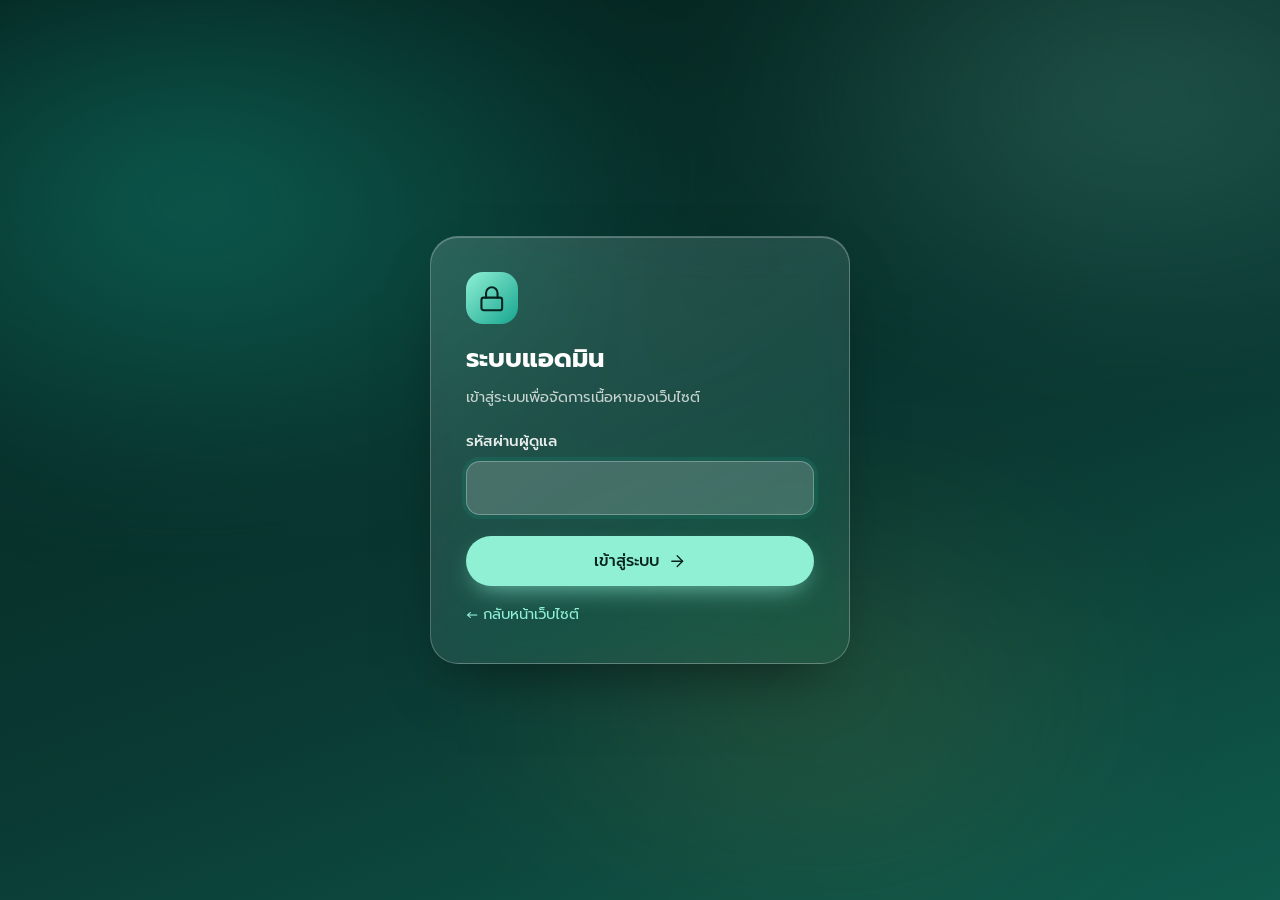
==== admin.html @ 8f97e50b "แก้หน้าติดต่อจอขาวเมื่อค่าในชีตเป็นตัวเลข และกันหน้าค้างเมื่อเกิดข้อผิดพลาด Co-Authored-By: Claude S" ====
<!doctype html>
<html lang="th">
<head>
  <meta charset="utf-8">
  <meta name="viewport" content="width=device-width, initial-scale=1">
  <meta name="robots" content="noindex, nofollow">
  <title>ระบบแอดมิน</title>
  <link rel="icon" href="data:image/svg+xml,%3Csvg xmlns='http://www.w3.org/2000/svg' viewBox='0 0 100 100'%3E%3Crect width='100' height='100' rx='28' fill='%2317a58f'/%3E%3Ctext x='50' y='70' font-size='58' text-anchor='middle'%3E%F0%9F%8C%B1%3C/text%3E%3C/svg%3E">
  <link rel="preconnect" href="https://fonts.googleapis.com">
  <link rel="preconnect" href="https://fonts.gstatic.com" crossorigin>
  <link href="https://fonts.googleapis.com/css2?family=Prompt:wght@300;400;500;600;700&display=swap" rel="stylesheet">
  <link rel="stylesheet" href="css/style.css?v=20261107f">
  <link rel="stylesheet" href="css/admin.css?v=20261107f">
</head>
<body class="admin">
  <div id="app"></div>
  <script src="js/config.js?v=20261107f"></script>
  <script src="js/data.js?v=20261107f"></script>
  <script src="js/common.js?v=20261107f"></script>
  <script src="js/api.js?v=20261107f"></script>
  <script src="js/qr.js?v=20261107f"></script>
  <script src="js/admin.js?v=20261107f"></script>
</body>
</html>
---- css/style.css ----
/* ============ ธีม: หัวเว็บมืด เนื้อหาสว่าง พร้อมการ์ดกระจกฝ้า ============ */
:root {
  --ink: #06231f;
  --ink2: #0a3a33;
  --forest: #0f4c42;
  --teal: #17a58f;
  --mint: #8ff0d4;
  --amber: #f6b93b;
  --paper: #f2faf8;
  --card: #ffffff;
  --line: #d5e8e3;
  --text: #10302b;
  --muted: #5a7c75;
  --danger: #d6455d;
  --radius: 22px;
  --shadow: 0 14px 34px -16px rgba(8, 50, 44, .28);
  --ease: cubic-bezier(.2, .8, .2, 1);
  --font: 'Prompt', 'IBM Plex Sans Thai', 'Noto Sans Thai', system-ui, -apple-system, sans-serif;
}

* { box-sizing: border-box; margin: 0; padding: 0; }
html { scroll-behavior: smooth; -webkit-text-size-adjust: 100%; }
body {
  font-family: var(--font); background: var(--paper); color: var(--text);
  line-height: 1.75; font-size: 16px; -webkit-font-smoothing: antialiased; overflow-x: hidden;
}
body.menu-open { overflow: hidden; }
img { max-width: 100%; display: block; }
a { color: inherit; text-decoration: none; }
button, input, select, textarea { font: inherit; color: inherit; }
button { cursor: pointer; background: none; border: 0; }
:focus-visible { outline: 3px solid var(--amber); outline-offset: 2px; border-radius: 8px; }
.container { width: min(1160px, 100% - 40px); margin-inline: auto; }
.ic { width: 1.15em; height: 1.15em; flex: none; vertical-align: -.2em; }
.sr { position: absolute; width: 1px; height: 1px; overflow: hidden; clip: rect(0 0 0 0); }

/* ---------- แถบความคืบหน้าการเลื่อนหน้า ---------- */
#progress { position: fixed; inset: 0 auto auto 0; height: 3px; width: 0; z-index: 80; background: linear-gradient(90deg, var(--mint), var(--amber)); }

/* ---------- ปุ่ม ---------- */
.btn {
  position: relative; overflow: hidden; display: inline-flex; align-items: center; justify-content: center; gap: .55rem;
  padding: .8rem 1.45rem; border-radius: 999px; border: 1px solid transparent; font-weight: 500; line-height: 1.4;
  transition: transform .3s var(--ease), box-shadow .3s, background .25s, border-color .25s;
}
.btn::after {
  content: ''; position: absolute; inset: 0; pointer-events: none;
  background: linear-gradient(110deg, transparent 30%, rgba(255, 255, 255, .5) 50%, transparent 70%);
  transform: translateX(-130%); transition: transform .8s var(--ease);
}
.btn:hover::after { transform: translateX(130%); }
.btn:hover { transform: translateY(-2px); }
.btn:active { transform: translateY(0) scale(.98); }
.btn .ic { transition: transform .3s var(--ease); }
.btn:hover .ic:last-child:not(:first-child) { transform: translateX(4px); }
.btn[disabled] { opacity: .6; pointer-events: none; }
.btn-primary { background: var(--mint); color: var(--ink); box-shadow: 0 10px 26px -10px rgba(143, 240, 212, .8); }
.btn-ghost { background: rgba(255, 255, 255, .08); border-color: rgba(255, 255, 255, .32); color: #fff; backdrop-filter: blur(8px); }
.btn-dark { background: var(--ink2); color: #fff; }
.btn-dark:hover { background: var(--forest); }
.btn-outline { background: #fff; border-color: var(--line); color: var(--text); }
.btn-outline:hover { border-color: var(--teal); }
.btn-sm { padding: .5rem 1rem; font-size: .92rem; }
.spin { width: 1.1em; height: 1.1em; border: 2px solid currentColor; border-right-color: transparent; border-radius: 50%; animation: rot .7s linear infinite; }
@keyframes rot { to { transform: rotate(360deg); } }

/* ---------- แถบเมนูกระจกฝ้า ---------- */
.nav { position: fixed; inset: 14px 0 auto; z-index: 50; transition: transform .45s var(--ease); }
.nav.hide { transform: translateY(-140%); }
.nav-in {
  display: flex; align-items: center; justify-content: space-between; gap: 1rem;
  padding: .5rem .55rem .5rem 1rem; border-radius: 999px; color: #fff;
  background: rgba(255, 255, 255, .09); border: 1px solid rgba(255, 255, 255, .2);
  backdrop-filter: blur(18px) saturate(150%); -webkit-backdrop-filter: blur(18px) saturate(150%);
  transition: background .35s, box-shadow .35s;
}
.nav.scrolled .nav-in { background: rgba(6, 35, 31, .8); box-shadow: 0 16px 44px -14px rgba(0, 0, 0, .55); }
.brand { display: flex; align-items: center; gap: .65rem; font-weight: 600; font-size: 1.05rem; min-width: 0; }
.brand b { white-space: nowrap; overflow: hidden; text-overflow: ellipsis; max-width: 38vw; }
.brand-mark {
  width: 38px; height: 38px; border-radius: 13px; display: grid; place-items: center; flex: none; color: var(--ink);
  background: linear-gradient(135deg, var(--mint), var(--teal)); transition: transform .5s var(--ease);
}
.brand:hover .brand-mark { transform: rotate(-12deg) scale(1.08); }
.nav-links { position: relative; display: flex; gap: .15rem; }
.nav-links a { padding: .5rem 1rem; border-radius: 999px; font-size: .95rem; opacity: .78; transition: opacity .25s; }
.nav-links a:hover, .nav-links a.active { opacity: 1; }
.nav-ind {
  position: absolute; bottom: 2px; left: 0; height: 3px; width: 0; border-radius: 3px; background: var(--mint);
  box-shadow: 0 0 12px var(--mint); transition: left .5s cubic-bezier(.3, 1.25, .4, 1), width .5s var(--ease);
}
.nav-right { display: flex; align-items: center; gap: .5rem; }
.burger { display: none; width: 44px; height: 44px; border-radius: 50%; background: rgba(255, 255, 255, .12); position: relative; z-index: 70; }
.burger i { position: absolute; left: 13px; right: 13px; height: 2px; background: #fff; border-radius: 2px; transition: transform .4s var(--ease), opacity .25s, top .4s var(--ease); }
.burger i:nth-child(1) { top: 15px; } .burger i:nth-child(2) { top: 21px; } .burger i:nth-child(3) { top: 27px; }
body.menu-open .burger i:nth-child(1) { top: 21px; transform: rotate(45deg); }
body.menu-open .burger i:nth-child(2) { opacity: 0; }
body.menu-open .burger i:nth-child(3) { top: 21px; transform: rotate(-45deg); }
.mmenu {
  position: fixed; inset: 0; z-index: 60; display: flex; flex-direction: column; justify-content: center; padding: 2rem 2.2rem;
  background: rgba(4, 24, 21, .93); backdrop-filter: blur(22px); opacity: 0; visibility: hidden; transition: opacity .4s, visibility .4s;
}
body.menu-open .mmenu { opacity: 1; visibility: visible; }
.mmenu a {
  display: flex; align-items: center; gap: .9rem; color: #fff; font-size: 1.7rem; font-weight: 600; padding: .45rem 0;
  opacity: 0; transform: translateY(26px); transition: transform .6s var(--ease) calc(var(--i) * .06s + .12s), opacity .6s calc(var(--i) * .06s + .12s);
}
.mmenu a .ic { color: var(--mint); }
body.menu-open .mmenu a { opacity: 1; transform: none; }
.mmenu a.active { color: var(--mint); }

/* ---------- ฮีโร่หน้าแรก ---------- */
.hero {
  position: relative; overflow: hidden; color: #fff; isolation: isolate;
  padding: 150px 0 110px; min-height: 92vh; display: flex; align-items: center;
  border-radius: 0 0 clamp(36px, 7vw, 96px) clamp(36px, 7vw, 96px);
  background: linear-gradient(180deg, #04201c 0%, #0a3a33 55%, #0f4c42 100%);
}
.hero-bg { position: absolute; inset: 0; z-index: -1; }
.hero-photo { position: absolute; inset: -4%; background-size: cover; background-position: center; opacity: .55; transform: translateY(calc(var(--sy, 0) * .08px)) scale(1.06); }
.hero-photo::after { content: ''; position: absolute; inset: 0; background: linear-gradient(180deg, rgba(4, 32, 28, .55), rgba(4, 32, 28, .9)); }
.aurora { position: absolute; inset: -20%; filter: blur(60px); opacity: .55; animation: drift 18s ease-in-out infinite alternate;
  background: radial-gradient(40% 35% at 25% 30%, rgba(23, 165, 143, .75), transparent 70%), radial-gradient(35% 30% at 78% 22%, rgba(143, 240, 212, .35), transparent 70%), radial-gradient(30% 30% at 60% 70%, rgba(246, 185, 59, .18), transparent 70%); }
@keyframes drift { to { transform: translate3d(4%, 3%, 0) scale(1.08) rotate(3deg); } }
.stars span { position: absolute; width: 3px; height: 3px; border-radius: 50%; background: #fff; opacity: .2; animation: tw 3.4s ease-in-out infinite; }
@keyframes tw { 50% { opacity: .95; transform: scale(1.5); } }
.mtn { position: absolute; left: -2%; width: 104%; bottom: -1px; height: auto; display: block; }
.mtn-1 { transform: translateY(calc(var(--sy, 0) * -.05px)); }
.mtn-2 { transform: translateY(calc(var(--sy, 0) * .04px)); }
.mtn-3 { transform: translateY(calc(var(--sy, 0) * .1px)); }
.fireflies span { position: absolute; width: 5px; height: 5px; border-radius: 50%; background: var(--amber); box-shadow: 0 0 14px 3px rgba(246, 185, 59, .75); opacity: 0; animation: ff 9s ease-in-out infinite; }
@keyframes ff { 0%, 100% { opacity: 0; transform: translate(0, 0); } 20% { opacity: .95; } 50% { opacity: .5; transform: translate(26px, -34px); } 80% { opacity: .9; } }

.hero-grid { display: grid; grid-template-columns: 1.1fr .9fr; gap: 3rem; align-items: center; }
.eyebrow { display: inline-flex; align-items: center; gap: .55rem; font-size: .85rem; letter-spacing: .06em; color: var(--mint); font-weight: 500; }
.eyebrow::before { content: ''; width: 28px; height: 2px; background: var(--mint); border-radius: 2px; }
.hero h1 { font-size: clamp(2.5rem, 6.2vw, 4.7rem); line-height: 1.22; font-weight: 700; margin: .9rem 0 1.1rem; letter-spacing: -.01em; }
.hero h1 .line { display: block; overflow: hidden; padding-block: .06em; }
.hero h1 .line-in { display: block; transform: translateY(115%); animation: rise 1s var(--d, 0s) var(--ease) forwards; }
.grad { background: linear-gradient(90deg, var(--mint), #d9fff3 55%, var(--amber)); -webkit-background-clip: text; background-clip: text; color: transparent; }
@keyframes rise { to { transform: none; } }
.hero-sub { font-size: 1.1rem; max-width: 34em; color: rgba(255, 255, 255, .82); }
.hero-cta { display: flex; flex-wrap: wrap; gap: .8rem; margin-top: 1.8rem; }
.chips { display: flex; flex-wrap: wrap; gap: 1.4rem; margin-top: 2.4rem; font-size: .92rem; color: rgba(255, 255, 255, .85); }
.chips span { display: flex; align-items: center; gap: .55rem; }
.chips .ic { color: var(--mint); font-size: 1.5rem; }
.fade-up { opacity: 0; transform: translateY(24px); animation: fup .9s var(--ease) forwards; animation-delay: var(--d, 0s); }
@keyframes fup { to { opacity: 1; transform: none; } }

.glass {
  background: linear-gradient(145deg, rgba(255, 255, 255, .16), rgba(255, 255, 255, .06)); border: 1px solid rgba(255, 255, 255, .24);
  backdrop-filter: blur(20px) saturate(140%); -webkit-backdrop-filter: blur(20px) saturate(140%);
  border-radius: 28px; box-shadow: 0 30px 60px -28px rgba(0, 0, 0, .55), inset 0 1px 0 rgba(255, 255, 255, .25);
}
.hero-card { padding: 1.6rem; animation: float 7s ease-in-out infinite; }
@keyframes float { 50% { transform: translateY(-10px); } }
.hc-top { display: flex; justify-content: space-between; align-items: center; font-size: .92rem; color: rgba(255, 255, 255, .8); }
.hc-pill { padding: .15rem .8rem; border-radius: 99px; background: rgba(255, 255, 255, .12); font-size: .8rem; }
.hc-main { display: flex; align-items: center; gap: 1.2rem; margin: 1rem 0 .4rem; }
.ring { width: 112px; height: 112px; flex: none; transform: rotate(-90deg); }
.ring circle { fill: none; stroke-width: 9; stroke-linecap: round; }
.ring .bg { stroke: rgba(255, 255, 255, .15); }
.ring .fg { stroke: var(--mint); stroke-dasharray: 100; stroke-dashoffset: 100; transition: stroke-dashoffset 1.8s .5s var(--ease); filter: drop-shadow(0 0 8px rgba(143, 240, 212, .7)); }
.in .ring .fg { stroke-dashoffset: calc(100 - var(--v)); }
.hc-big { font-size: 2.6rem; font-weight: 700; line-height: 1.1; }
.hc-cap { font-size: .88rem; color: rgba(255, 255, 255, .75); }
.spark { width: 100%; height: 84px; margin-top: .6rem; overflow: visible; }
.spark .ln { fill: none; stroke: var(--mint); stroke-width: 2.6; stroke-linecap: round; stroke-linejoin: round; stroke-dasharray: 1; stroke-dashoffset: 1; transition: stroke-dashoffset 2s .7s var(--ease); }
.spark .ar { fill: url(#sg); opacity: 0; transition: opacity 1.2s 1.6s; }
.in .spark .ln { stroke-dashoffset: 0; }
.in .spark .ar { opacity: 1; }
.hc-tiles { display: grid; grid-template-columns: repeat(3, 1fr); gap: .7rem; margin-top: .8rem; }
.hc-tile { padding: .8rem .8rem; border-radius: 18px; background: rgba(255, 255, 255, .1); border: 1px solid rgba(255, 255, 255, .14); }
.hc-tile .ic { color: var(--mint); font-size: 1.2rem; }
.hc-tile small { display: block; font-size: .74rem; color: rgba(255, 255, 255, .72); line-height: 1.4; margin-top: .2rem; }
.hc-tile b { font-size: 1.35rem; font-weight: 600; }
.scroll-hint { position: absolute; bottom: 28px; left: 50%; width: 26px; height: 42px; margin-left: -13px; border: 2px solid rgba(255, 255, 255, .5); border-radius: 14px; }
.scroll-hint::after { content: ''; position: absolute; top: 8px; left: 50%; width: 4px; height: 8px; margin-left: -2px; border-radius: 4px; background: #fff; animation: wheel 1.8s infinite; }
@keyframes wheel { 0% { opacity: 1; transform: translateY(0); } 100% { opacity: 0; transform: translateY(14px); } }

/* ---------- หัวหน้าย่อย ---------- */
.page-hero { position: relative; overflow: hidden; isolation: isolate; color: #fff; padding: 150px 0 76px;
  border-radius: 0 0 clamp(32px, 6vw, 72px) clamp(32px, 6vw, 72px);
  background: linear-gradient(160deg, #04201c, #0a3a33 60%, #0f5a4c); }
.page-hero .aurora { opacity: .4; }
.page-hero h1 { font-size: clamp(2rem, 5vw, 3.2rem); line-height: 1.3; margin: .6rem 0 .5rem; }
.page-hero p { color: rgba(255, 255, 255, .8); max-width: 38em; }
.back-link { display: inline-flex; align-items: center; gap: .5rem; color: var(--mint); font-size: .95rem; margin-bottom: .6rem; }
.back-link .ic { transition: transform .3s var(--ease); }
.back-link:hover .ic { transform: translateX(-4px); }

/* ---------- เนื้อหา ---------- */
main { min-height: 60vh; }
#view { transition: opacity .2s, transform .2s; }
#view.leaving { opacity: 0; transform: translateY(14px); }
#view.entering { animation: vin .6s var(--ease); }
@keyframes vin { from { opacity: 0; transform: translateY(18px); } }
.section { padding: 84px 0 0; }
.section:last-of-type { padding-bottom: 96px; }
.sec-head { display: flex; justify-content: space-between; align-items: flex-end; gap: 1.2rem; flex-wrap: wrap; margin-bottom: 2rem; }
.sec-head .eyebrow { color: var(--teal); } .sec-head .eyebrow::before { background: var(--teal); }
.sec-head h2 { font-size: clamp(1.7rem, 3.6vw, 2.5rem); line-height: 1.3; margin-top: .3rem; }
.sec-head p { color: var(--muted); max-width: 34em; }

.reveal { opacity: 0; transform: translateY(32px); transition: opacity .9s var(--ease), transform .9s var(--ease); transition-delay: var(--rd, 0s); }
.reveal.in { opacity: 1; transform: none; }

.grid { display: grid; gap: 1.4rem; }
.g2 { grid-template-columns: repeat(2, 1fr); } .g3 { grid-template-columns: repeat(3, 1fr); } .g4 { grid-template-columns: repeat(4, 1fr); }

/* การ์ดบริการ */
.svc {
  position: relative; display: flex; flex-direction: column; gap: .6rem; padding: 1.6rem; border-radius: var(--radius); background: #fff; border: 1px solid var(--line);
  box-shadow: var(--shadow); overflow: hidden; transition: transform .45s var(--ease), box-shadow .45s, border-color .3s;
}
.svc::before { content: ''; position: absolute; inset: 0; background: linear-gradient(160deg, rgba(143, 240, 212, .35), transparent 55%); opacity: 0; transition: opacity .4s; }
.svc:hover { transform: translateY(-8px); border-color: var(--teal); box-shadow: 0 26px 44px -20px rgba(8, 50, 44, .4); }
.svc:hover::before { opacity: 1; }
.svc > * { position: relative; }
.svc-ic { width: 54px; height: 54px; border-radius: 18px; display: grid; place-items: center; font-size: 1.5rem; color: var(--ink); background: linear-gradient(135deg, var(--mint), #c8f7ea); transition: transform .5s var(--ease); }
.svc:hover .svc-ic { transform: rotate(-8deg) scale(1.1); }
.svc h3 { font-size: 1.15rem; }
.svc p { color: var(--muted); font-size: .93rem; line-height: 1.6; }
.svc .go { margin-top: auto; padding-top: .5rem; display: inline-flex; align-items: center; gap: .4rem; color: var(--teal); font-weight: 500; font-size: .92rem; }
.svc .go .ic { transition: transform .3s var(--ease); } .svc:hover .go .ic { transform: translateX(6px); }

/* การ์ดข่าว/โครงการ */
.card { display: flex; flex-direction: column; border-radius: var(--radius); background: #fff; border: 1px solid var(--line); box-shadow: var(--shadow); overflow: hidden; transition: transform .45s var(--ease), box-shadow .45s; }
.card:hover { transform: translateY(-8px); box-shadow: 0 28px 46px -22px rgba(8, 50, 44, .42); }
.thumb { position: relative; aspect-ratio: 16 / 10; overflow: hidden; background: var(--ink2); }
.thumb img { width: 100%; height: 100%; object-fit: cover; transition: transform .9s var(--ease); }
.card:hover .thumb img { transform: scale(1.08); }
.ph { position: absolute; inset: 0; display: grid; place-items: center; color: rgba(255, 255, 255, .9); font-size: 2.6rem; background: linear-gradient(135deg, var(--g1), var(--g2)); }
.ph::before { content: ''; position: absolute; inset: 0; opacity: .5; background: radial-gradient(circle at 20% 20%, rgba(255, 255, 255, .35), transparent 40%), radial-gradient(circle at 85% 90%, rgba(0, 0, 0, .25), transparent 50%); }
.ph .ic { position: relative; }
.tone0 { --g1: #0f6a5b; --g2: #0a3a33; } .tone1 { --g1: #1b8a78; --g2: #164e63; }
.tone2 { --g1: #3a7d44; --g2: #123c36; } .tone3 { --g1: #c98a1b; --g2: #0f4c42; }
.card-b { display: flex; flex-direction: column; gap: .5rem; padding: 1.3rem 1.4rem 1.5rem; flex: 1; }
.meta { display: flex; flex-wrap: wrap; align-items: center; gap: .5rem .9rem; font-size: .82rem; color: var(--muted); }
.meta .ic { margin-right: .25rem; }
.tag { display: inline-block; padding: .1rem .75rem; border-radius: 99px; font-size: .78rem; font-weight: 500; background: #dff7f0; color: #0b6a58; }
.card h3 { font-size: 1.1rem; line-height: 1.5; display: -webkit-box; -webkit-line-clamp: 2; -webkit-box-orient: vertical; overflow: hidden; }
.card p.sum { color: var(--muted); font-size: .92rem; line-height: 1.65; display: -webkit-box; -webkit-line-clamp: 2; -webkit-box-orient: vertical; overflow: hidden; }
.thumb .tag { position: absolute; top: 12px; left: 12px; z-index: 2; box-shadow: 0 4px 14px -4px rgba(0, 0, 0, .3); }

.badge { display: inline-flex; align-items: center; gap: .4rem; padding: .15rem .8rem; border-radius: 99px; font-size: .8rem; font-weight: 500; }
.badge::before { content: ''; width: 7px; height: 7px; border-radius: 50%; background: currentColor; }
.s-new { background: #e7eefc; color: #2f55b3; } .s-doing { background: #fff3d6; color: #9a6a00; } .s-done { background: #dcf7ea; color: #0c7a4b; }
.thumb .badge { position: absolute; top: 12px; left: 12px; z-index: 2; }
.bar { height: 9px; border-radius: 9px; background: #e3f0ec; overflow: hidden; }
.bar i { display: block; height: 100%; width: 0; border-radius: 9px; background: linear-gradient(90deg, var(--teal), var(--mint)); transition: width 1.4s .2s var(--ease); position: relative; }
.bar i::after { content: ''; position: absolute; inset: 0; background: linear-gradient(90deg, transparent, rgba(255, 255, 255, .55), transparent); transform: translateX(-100%); animation: sheen 2.6s 1.6s infinite; }
@keyframes sheen { to { transform: translateX(100%); } }
.in .bar i, .bar.in i { width: calc(var(--p) * 1%); }
.pr-row { display: flex; justify-content: space-between; font-size: .85rem; color: var(--muted); margin-bottom: .35rem; }
.pr-row b { color: var(--text); }

/* แถบตัวกรอง */
.filters { display: flex; flex-wrap: wrap; gap: .6rem; margin-bottom: 1.8rem; }
.chip { padding: .45rem 1.1rem; border-radius: 99px; border: 1px solid var(--line); background: #fff; font-size: .92rem; transition: all .3s var(--ease); }
.chip:hover { border-color: var(--teal); transform: translateY(-2px); }
.chip.on { background: var(--ink2); border-color: var(--ink2); color: #fff; transform: translateY(-2px); box-shadow: 0 10px 20px -10px rgba(10, 58, 51, .7); }
.empty { text-align: center; padding: 3.5rem 1rem; color: var(--muted); border: 2px dashed var(--line); border-radius: var(--radius); background: #fff; }
.empty .ic { font-size: 2.4rem; color: var(--teal); margin-bottom: .5rem; }

/* แถบเลขติดตาม */
.cta {
  position: relative; overflow: hidden; border-radius: 32px; padding: clamp(1.8rem, 5vw, 3.4rem); color: #fff;
  display: grid; grid-template-columns: 1.1fr 1fr; gap: 2rem; align-items: center;
  background: radial-gradient(60% 90% at 90% 0%, rgba(23, 165, 143, .55), transparent 70%), linear-gradient(135deg, #04201c, #0a3a33);
}
.cta h2 { font-size: clamp(1.6rem, 3.4vw, 2.3rem); line-height: 1.35; }
.cta p { color: rgba(255, 255, 255, .8); margin-top: .5rem; }
.trk { display: flex; gap: .6rem; padding: .45rem; border-radius: 999px; background: rgba(255, 255, 255, .1); border: 1px solid rgba(255, 255, 255, .25); backdrop-filter: blur(10px); }
.trk input { flex: 1; min-width: 0; background: none; border: 0; outline: 0; color: #fff; padding: 0 1rem; text-transform: uppercase; letter-spacing: .06em; }
.trk input::placeholder { color: rgba(255, 255, 255, .55); text-transform: none; letter-spacing: 0; }

/* เกี่ยวกับ + สถิติ */
.about { display: grid; grid-template-columns: 1.1fr .9fr; gap: 3rem; align-items: center; }
.about-text p { color: var(--muted); margin-top: .8rem; }
.stats { display: grid; grid-template-columns: repeat(2, 1fr); gap: 1rem; }
.stat { padding: 1.5rem; border-radius: var(--radius); background: #fff; border: 1px solid var(--line); box-shadow: var(--shadow); }
.stat .ic { font-size: 1.6rem; color: var(--teal); }
.stat b { display: block; font-size: 2.2rem; line-height: 1.2; font-weight: 700; margin-top: .3rem; }
.stat span { color: var(--muted); font-size: .92rem; }

/* หน้ารายละเอียด */
.article { max-width: 780px; margin: -36px auto 0; position: relative; z-index: 2; }
.art-img { border-radius: var(--radius); overflow: hidden; box-shadow: var(--shadow); aspect-ratio: 16 / 9; background: var(--ink2); position: relative; }
.art-img img { width: 100%; height: 100%; object-fit: cover; }
.art-body { background: #fff; border: 1px solid var(--line); border-radius: var(--radius); padding: clamp(1.4rem, 4vw, 2.4rem); margin-top: 1.2rem; box-shadow: var(--shadow); }
.art-body p { margin-bottom: 1rem; font-size: 1.04rem; }
.art-body p:last-child { margin-bottom: 0; }
.kv { display: grid; grid-template-columns: repeat(auto-fit, minmax(190px, 1fr)); gap: 1rem; margin: 1.4rem 0; }
.kv div { padding: 1rem 1.1rem; border-radius: 16px; background: var(--paper); border: 1px solid var(--line); }
.kv small { display: block; color: var(--muted); font-size: .8rem; }
.kv b { font-weight: 600; }

/* ฟอร์ม */
.form-wrap { max-width: 820px; margin: -34px auto 0; position: relative; z-index: 2; }
.panel { background: #fff; border: 1px solid var(--line); border-radius: 26px; box-shadow: var(--shadow); padding: clamp(1.4rem, 4vw, 2.4rem); }
.fgrid { display: grid; grid-template-columns: 1fr 1fr; gap: 1.1rem; }
.field { display: flex; flex-direction: column; gap: .4rem; }
.field.full { grid-column: 1 / -1; }
.field label { font-weight: 500; font-size: .94rem; }
.field label em { color: var(--danger); font-style: normal; }
.field small { color: var(--muted); font-size: .8rem; }
.input, .field input[type=text], .field input[type=tel], .field input[type=url], .field input[type=number], .field input[type=date], .field input[type=password], .field input[type=email], .field select, .field textarea {
  width: 100%; padding: .75rem 1rem; border-radius: 14px; border: 1.5px solid var(--line); background: #fbfefd; outline: 0; transition: border-color .25s, box-shadow .25s, background .25s;
}
.field textarea { min-height: 130px; resize: vertical; }
.field input:focus, .field select:focus, .field textarea:focus { border-color: var(--teal); background: #fff; box-shadow: 0 0 0 4px rgba(23, 165, 143, .15); }
.field.bad input, .field.bad select, .field.bad textarea { border-color: var(--danger); animation: shake .4s; }
@keyframes shake { 25% { transform: translateX(-5px); } 75% { transform: translateX(5px); } }
.hp { position: absolute; left: -9999px; width: 1px; height: 1px; overflow: hidden; }
.upload { display: flex; align-items: center; gap: 1rem; flex-wrap: wrap; }
.upload-prev { position: relative; width: 96px; height: 96px; border-radius: 16px; overflow: hidden; border: 1px solid var(--line); animation: pop .5s var(--ease); }
.upload-prev img { width: 100%; height: 100%; object-fit: cover; }
.upload-prev button { position: absolute; top: 4px; right: 4px; width: 26px; height: 26px; border-radius: 50%; background: rgba(0, 0, 0, .65); color: #fff; display: grid; place-items: center; }
@keyframes pop { from { opacity: 0; transform: scale(.6); } }
.consent { display: flex; gap: .7rem; align-items: flex-start; padding: 1rem 1.1rem; border-radius: 16px; background: var(--paper); border: 1px solid var(--line); font-size: .9rem; }
.consent input { width: 20px; height: 20px; margin-top: .25rem; accent-color: var(--teal); flex: none; }
.loc-ok { color: #0c7a4b; font-size: .88rem; display: inline-flex; align-items: center; gap: .35rem; }

.done-card { text-align: center; padding: 1rem .5rem; }
.check-anim { width: 92px; height: 92px; margin: 0 auto 1rem; }
.check-anim circle { fill: none; stroke: var(--teal); stroke-width: 4; stroke-dasharray: 1; stroke-dashoffset: 1; animation: draw .8s var(--ease) forwards; }
.check-anim path { fill: none; stroke: var(--teal); stroke-width: 5; stroke-linecap: round; stroke-linejoin: round; stroke-dasharray: 1; stroke-dashoffset: 1; animation: draw .6s .6s var(--ease) forwards; }
@keyframes draw { to { stroke-dashoffset: 0; } }
.code-box { display: inline-flex; align-items: center; gap: .8rem; margin: 1rem 0; padding: .8rem 1.3rem; border-radius: 18px; background: var(--ink2); color: var(--mint); font-size: 1.6rem; font-weight: 600; letter-spacing: .08em; animation: pop .7s .9s var(--ease) both; }
.code-box button { color: #fff; opacity: .8; font-size: 1.1rem; } .code-box button:hover { opacity: 1; }

/* ติดตามสถานะ */
.steps { display: grid; grid-template-columns: repeat(3, 1fr); gap: 0; margin: 1.6rem 0 1.2rem; position: relative; }
.step { text-align: center; position: relative; font-size: .9rem; color: var(--muted); }
.step::before { content: ''; position: absolute; top: 20px; left: -50%; width: 100%; height: 4px; background: var(--line); z-index: 0; }
.step:first-child::before { display: none; }
.step::after { content: ''; position: absolute; top: 20px; left: -50%; width: 0; height: 4px; background: var(--teal); z-index: 0; transition: width .8s calc(var(--i) * .5s + .2s) var(--ease); }
.step:first-child::after { display: none; }
.step.on::after { width: 100%; }
.step .dot { position: relative; z-index: 1; width: 44px; height: 44px; border-radius: 50%; margin: 0 auto .5rem; display: grid; place-items: center; background: #fff; border: 3px solid var(--line); color: var(--muted); transition: all .5s calc(var(--i) * .5s + .6s) var(--ease); }
.step.on .dot { background: var(--teal); border-color: var(--teal); color: #fff; transform: scale(1.08); }
.step.on { color: var(--text); font-weight: 500; }
.note { padding: 1rem 1.2rem; border-radius: 16px; background: #fff8e6; border: 1px solid #f5dd9b; margin-top: 1rem; }
.note small { display: block; color: #8a6700; }
.recent { display: flex; flex-wrap: wrap; gap: .6rem; margin-top: .6rem; }

/* ติดต่อ */
.contact-grid { display: grid; grid-template-columns: repeat(auto-fit, minmax(240px, 1fr)); gap: 1.2rem; }
.cinfo { display: flex; gap: 1rem; padding: 1.4rem; border-radius: var(--radius); background: #fff; border: 1px solid var(--line); box-shadow: var(--shadow); transition: transform .4s var(--ease); }
.cinfo:hover { transform: translateY(-6px); }
.cinfo .svc-ic { flex: none; width: 48px; height: 48px; font-size: 1.3rem; }
.cinfo small { color: var(--muted); display: block; font-size: .82rem; }
.cinfo b { font-weight: 500; word-break: break-word; }
.map { margin-top: 1.4rem; border-radius: var(--radius); overflow: hidden; border: 1px solid var(--line); box-shadow: var(--shadow); }
.map iframe { width: 100%; height: 360px; border: 0; display: block; }

/* โครงกระดูกระหว่างโหลด */
.sk { background: linear-gradient(90deg, #e1efeb 25%, #f2faf8 50%, #e1efeb 75%); background-size: 200% 100%; animation: sh 1.3s infinite; border-radius: 18px; }
@keyframes sh { to { background-position: -200% 0; } }

/* ท้ายเว็บ */
.footer { margin-top: 20px; background: linear-gradient(180deg, #06231f, #04201c); color: rgba(255, 255, 255, .8); padding: 56px 0 28px; border-radius: clamp(32px, 6vw, 72px) clamp(32px, 6vw, 72px) 0 0; }
.f-grid { display: grid; grid-template-columns: 1.4fr 1fr 1fr; gap: 2rem; }
.footer h4 { color: #fff; margin-bottom: .7rem; font-size: 1rem; }
.footer a { display: block; padding: .15rem 0; transition: color .2s, transform .25s var(--ease); }
.footer a:hover { color: var(--mint); transform: translateX(4px); }
.footer .brand { color: #fff; margin-bottom: .8rem; }
.footer p { font-size: .92rem; }
.f-bottom { margin-top: 2rem; padding-top: 1.2rem; border-top: 1px solid rgba(255, 255, 255, .12); display: flex; justify-content: space-between; flex-wrap: wrap; gap: .6rem; font-size: .85rem; color: rgba(255, 255, 255, .55); }
.f-bottom a { display: inline; padding: 0; }
.social { display: flex; gap: .6rem; margin-top: .8rem; }
.social a { width: 42px; height: 42px; border-radius: 50%; display: grid; place-items: center; background: rgba(255, 255, 255, .1); padding: 0; transform: none !important; }
.social a:hover { background: var(--mint); color: var(--ink); }

/* แจ้งเตือน */
#toasts { position: fixed; z-index: 200; right: 18px; bottom: 18px; display: flex; flex-direction: column; gap: .6rem; align-items: flex-end; }
.toast { display: flex; align-items: center; gap: .7rem; max-width: min(380px, calc(100vw - 36px)); padding: .85rem 1.2rem; border-radius: 16px; background: var(--ink2); color: #fff; box-shadow: 0 18px 40px -12px rgba(0, 0, 0, .5); transform: translateX(120%); opacity: 0; transition: transform .5s var(--ease), opacity .4s; }
.toast.show { transform: none; opacity: 1; }
.toast .ic { color: var(--mint); font-size: 1.3rem; }
.toast.err { background: #5b1624; } .toast.err .ic { color: #ffb3c0; }

/* ---------- มือถือ/แท็บเล็ต ---------- */
@media (max-width: 960px) {
  .nav-links, .nav-cta { display: none; }
  .burger { display: block; }
  .hero-grid, .about, .cta, .f-grid { grid-template-columns: 1fr; }
  .hero { padding-top: 130px; min-height: 0; }
  .g4 { grid-template-columns: repeat(2, 1fr); } .g3 { grid-template-columns: repeat(2, 1fr); }
  .scroll-hint { display: none; }
}
@media (max-width: 640px) {
  .container { width: min(1160px, 100% - 32px); }
  .g2, .g3, .g4, .fgrid { grid-template-columns: 1fr; }
  .hc-tiles { grid-template-columns: repeat(3, 1fr); }
  .stats { grid-template-columns: 1fr 1fr; }
  .section { padding-top: 64px; }
  .trk { flex-direction: column; border-radius: 24px; padding: .8rem; } .trk input { padding: .6rem 1rem; }
  .brand b { max-width: 46vw; }
}

/* ผู้ที่ตั้งค่าลดการเคลื่อนไหวจะไม่เห็นอนิเมชั่น */
@media (prefers-reduced-motion: reduce) {
  *, *::before, *::after { animation-duration: .001ms !important; animation-iteration-count: 1 !important; transition-duration: .001ms !important; transition-delay: 0s !important; scroll-behavior: auto !important; }
  .reveal { opacity: 1; transform: none; }
  .hero h1 .line-in { transform: none; }
}

/* เพิ่มเติม */
.page-hero .container { position: relative; }
.trk.light { background: #fff; border-color: var(--line); backdrop-filter: none; }
.trk.light input { color: var(--text); }
.trk.light input::placeholder { color: var(--muted); }
.code { font-weight: 600; letter-spacing: .06em; color: var(--teal); }

/* ค้นหา + แชร์ */
.tools { display: flex; flex-wrap: wrap; gap: 1rem; align-items: flex-start; justify-content: space-between; margin-bottom: 1.8rem; }
.tools .filters { margin: 0; flex: 1 1 320px; }
.search { position: relative; flex: 0 1 280px; min-width: 210px; width: 100%; max-width: 360px; }
.search .ic { position: absolute; left: 14px; top: 50%; transform: translateY(-50%); color: var(--muted); }
.search input { width: 100%; padding: .6rem 1rem .6rem 2.6rem; border-radius: 99px; border: 1.5px solid var(--line); background: #fff; outline: 0; transition: border-color .25s, box-shadow .25s; }
.search input:focus { border-color: var(--teal); box-shadow: 0 0 0 4px rgba(23, 165, 143, .15); }
.share { display: flex; flex-wrap: wrap; align-items: center; gap: .6rem; margin-top: 1.4rem; padding-top: 1.2rem; border-top: 1px dashed var(--line); }
.share span { color: var(--muted); font-size: .9rem; margin-right: .3rem; }

/* แกลเลอรี่ + ดูภาพขยาย */
.gallery { display: grid; grid-template-columns: repeat(auto-fill, minmax(250px, 1fr)); gap: 1.1rem; }
.gl { position: relative; aspect-ratio: 4 / 3; border-radius: 20px; overflow: hidden; background: var(--ink2); box-shadow: var(--shadow); text-align: left; transition: transform .45s var(--ease), box-shadow .45s, opacity .9s var(--ease); }
.gl:hover { transform: translateY(-6px); box-shadow: 0 26px 44px -20px rgba(8, 50, 44, .45); }
.gl img { width: 100%; height: 100%; object-fit: cover; transition: transform .9s var(--ease); }
.gl:hover img { transform: scale(1.08); }
.gl-cap { position: absolute; inset: auto 0 0 0; padding: 2.4rem 1rem .9rem; color: #fff; display: flex; flex-direction: column; background: linear-gradient(transparent, rgba(4, 24, 21, .88)); transform: translateY(18px); opacity: 0; transition: transform .45s var(--ease), opacity .35s; }
.gl:hover .gl-cap, .gl:focus-visible .gl-cap { transform: none; opacity: 1; }
.gl-cap small { color: var(--mint); }
@media (hover: none) { .gl-cap { transform: none; opacity: 1; } }
@media (min-width: 900px) { .gl:nth-child(7n+1) { grid-column: span 2; grid-row: span 2; aspect-ratio: auto; } }
.lb { position: fixed; inset: 0; z-index: 150; display: grid; place-items: center; padding: 60px 16px; background: rgba(3, 18, 16, .93); backdrop-filter: blur(10px); opacity: 0; transition: opacity .3s; }
.lb.in { opacity: 1; } .lb.out { opacity: 0; }
.lb-fig { max-width: min(1000px, 100%); max-height: 100%; display: flex; flex-direction: column; align-items: center; gap: .9rem; color: #fff; text-align: center; }
.lb-fig.swap { animation: lbin .45s var(--ease); }
@keyframes lbin { from { opacity: 0; transform: scale(.96) translateY(10px); } }
.lb-fig img { max-width: 100%; max-height: calc(100vh - 210px); border-radius: 18px; object-fit: contain; box-shadow: 0 30px 60px -20px rgba(0, 0, 0, .6); }
.lb-ph { position: relative; inset: auto; width: min(640px, 86vw); aspect-ratio: 4 / 3; border-radius: 18px; overflow: hidden; }
.lb-fig figcaption { display: flex; flex-direction: column; gap: .2rem; max-width: 640px; }
.lb-fig figcaption span, .lb-fig figcaption small { color: rgba(255, 255, 255, .7); font-size: .88rem; }
.lb-fig figcaption p { color: rgba(255, 255, 255, .88); margin-top: .3rem; }
.lb-x, .lb-n { position: absolute; width: 48px; height: 48px; border-radius: 50%; display: grid; place-items: center; background: rgba(255, 255, 255, .12); color: #fff; font-size: 1.2rem; transition: background .25s, color .25s; }
.lb-x:hover, .lb-n:hover { background: var(--mint); color: var(--ink); }
.lb-x { top: 14px; right: 14px; } .lb-prev { left: 14px; top: 50%; margin-top: -24px; } .lb-next { right: 14px; top: 50%; margin-top: -24px; }
@media (max-width: 640px) { .lb-prev { left: 6px; top: auto; bottom: 14px; margin: 0; } .lb-next { right: 6px; top: auto; bottom: 14px; margin: 0; } }
---- css/admin.css ----
/* ระบบแอดมิน (ใช้ร่วมกับ style.css) */
body.admin { background: #eef6f4; }
.qr-box { display: grid; grid-template-columns: 340px 1fr; gap: 2rem; align-items: start; padding: 1.6rem; }
.qr-prev { text-align: center; }
.qr-prev img { width: 100%; max-width: 320px; height: auto; aspect-ratio: 1; border-radius: 20px; border: 1px solid var(--line); background: #fff; padding: 8px; box-shadow: var(--shadow); image-rendering: pixelated; }
.qr-form { display: grid; gap: 1.1rem; min-width: 0; }
.qr-acts { display: flex; flex-wrap: wrap; gap: .6rem; }
.qr-tip { font-size: .88rem; color: var(--muted); padding: .8rem 1rem; border-radius: 14px; background: var(--paper); border: 1px dashed var(--line); }
@media (max-width: 900px) { .qr-box { grid-template-columns: 1fr; gap: 1.2rem; } }
#map { position: relative; z-index: 0; height: min(70vh, 620px); border-radius: 18px; overflow: hidden; background: #dfeee9; }
.dot { display: inline-block; width: 10px; height: 10px; border-radius: 50%; margin-right: .45rem; }

/* หน้าเข้าสู่ระบบ */
.login { min-height: 100vh; display: grid; place-items: center; padding: 20px; position: relative; overflow: hidden; isolation: isolate;
  background: linear-gradient(160deg, #04201c, #0a3a33 60%, #0f5a4c); }
.login .glass { width: min(420px, 100%); padding: 2.2rem; color: #fff; animation: pop .7s var(--ease); }
.login h1 { font-size: 1.6rem; margin: .8rem 0 .2rem; }
.login p { color: rgba(255, 255, 255, .75); font-size: .92rem; }
.login .field { margin-top: 1.1rem; }
.login .field label { color: rgba(255, 255, 255, .9); }
.login .field input { background: rgba(255, 255, 255, .12); border-color: rgba(255, 255, 255, .28); color: #fff; }
.login .field input:focus { background: rgba(255, 255, 255, .18); }
.login .btn { width: 100%; margin-top: 1.3rem; }
.login .hint { margin-top: 1rem; padding: .7rem .9rem; border-radius: 14px; background: rgba(246, 185, 59, .16); color: #ffe3a3; font-size: .85rem; }

/* โครงหน้า */
.adm { display: grid; grid-template-columns: 250px 1fr; min-height: 100vh; }
.side { position: sticky; top: 0; height: 100vh; display: flex; flex-direction: column; padding: 1.2rem; color: #fff; background: linear-gradient(180deg, #06231f, #0a3a33); }
.side .brand { padding: .4rem .5rem 1.2rem; }
.side nav { position: relative; display: flex; flex-direction: column; gap: .25rem; }
.side nav button { display: flex; align-items: center; gap: .8rem; padding: .75rem 1rem; border-radius: 14px; color: rgba(255, 255, 255, .72); text-align: left; position: relative; z-index: 1; transition: color .25s, transform .3s var(--ease); }
.side nav button:hover { color: #fff; transform: translateX(4px); }
.side nav button.on { color: var(--ink); transform: none; }
.side nav button .sh { display: none; }
.side nav button .cnt { margin-left: auto; font-size: .75rem; padding: 0 .55rem; border-radius: 99px; background: var(--amber); color: var(--ink); font-weight: 600; }
.side-ind { position: absolute; left: 0; right: 0; height: 46px; top: 0; border-radius: 14px; background: var(--mint); transition: transform .45s cubic-bezier(.3, 1.2, .4, 1); box-shadow: 0 10px 24px -10px rgba(143, 240, 212, .8); }
.side .foot { margin-top: auto; display: grid; gap: .4rem; }
.side .foot a, .side .foot button { display: flex; align-items: center; gap: .7rem; padding: .6rem 1rem; border-radius: 12px; color: rgba(255, 255, 255, .7); text-align: left; }
.side .foot a:hover, .side .foot button:hover { background: rgba(255, 255, 255, .1); color: #fff; }
.main { padding: 1.6rem clamp(1rem, 3vw, 2.4rem) 4rem; min-width: 0; }
.top { display: flex; justify-content: space-between; align-items: center; gap: 1rem; flex-wrap: wrap; margin-bottom: 1.4rem; }
.top h1 { font-size: 1.7rem; line-height: 1.3; }
.top p { color: var(--muted); font-size: .92rem; }
.pane { animation: vin .55s var(--ease); }
.banner { display: flex; align-items: center; justify-content: space-between; gap: 1rem; flex-wrap: wrap; padding: .9rem 1.2rem; border-radius: 16px; background: #fff3d6; color: #7a5600; margin-bottom: 1.2rem; font-size: .9rem; }

/* การ์ดสถิติ */
.kpis { display: grid; grid-template-columns: repeat(auto-fit, minmax(170px, 1fr)); gap: 1rem; }
.kpi { padding: 1.2rem 1.3rem; border-radius: 20px; background: #fff; border: 1px solid var(--line); box-shadow: var(--shadow); transition: transform .4s var(--ease); }
.kpi:hover { transform: translateY(-5px); }
.kpi .ic { font-size: 1.4rem; color: var(--teal); }
.kpi b { display: block; font-size: 2rem; line-height: 1.2; margin-top: .2rem; }
.kpi span { color: var(--muted); font-size: .88rem; }
.box { margin-top: 1.4rem; padding: 1.4rem; border-radius: 22px; background: #fff; border: 1px solid var(--line); box-shadow: var(--shadow); }
.box h3 { font-size: 1.05rem; margin-bottom: 1rem; }
.cols { display: grid; grid-template-columns: 1fr 1fr; gap: 1.4rem; }
.hbar { display: grid; grid-template-columns: 150px 1fr 34px; gap: .7rem; align-items: center; margin: .55rem 0; font-size: .88rem; }
.hbar .bar { height: 12px; }

/* ตาราง */
.tbl { width: 100%; border-collapse: collapse; }
.tbl th { text-align: left; font-size: .8rem; font-weight: 500; color: var(--muted); padding: .6rem .8rem; border-bottom: 1px solid var(--line); white-space: nowrap; }
.tbl td { padding: .8rem; border-bottom: 1px solid #edf5f2; vertical-align: middle; }
.tbl tr { transition: background .2s; }
.tbl tbody tr:hover { background: #f4fbf9; }
.tbl tr.click { cursor: pointer; }
.tbl .t-main { font-weight: 500; max-width: 340px; }
.tbl .t-sub { color: var(--muted); font-size: .84rem; max-width: 340px; overflow: hidden; text-overflow: ellipsis; white-space: nowrap; }
.acts { display: flex; gap: .4rem; justify-content: flex-end; }
.ib { width: 36px; height: 36px; border-radius: 12px; display: grid; place-items: center; border: 1px solid var(--line); background: #fff; transition: all .25s var(--ease); }
.ib:hover { background: var(--ink2); color: #fff; transform: translateY(-2px); }
.ib.del:hover { background: var(--danger); }
.toolbar { display: flex; gap: .8rem; flex-wrap: wrap; align-items: center; margin-bottom: 1rem; }
.toolbar .filters { margin: 0; flex: 1; }
.toolbar input[type=search] { padding: .6rem 1rem; border-radius: 99px; border: 1.5px solid var(--line); background: #fff; outline: 0; min-width: 200px; }
.toolbar input[type=search]:focus { border-color: var(--teal); }
.mini-thumb { width: 52px; height: 40px; border-radius: 10px; object-fit: cover; background: var(--ink2); }
.off { opacity: .55; }

/* หน้าต่างป๊อปอัพ */
.mask { position: fixed; inset: 0; z-index: 100; display: grid; place-items: center; padding: 16px; background: rgba(4, 24, 21, .6); backdrop-filter: blur(6px); animation: fin .25s; }
@keyframes fin { from { opacity: 0; } }
.modal { width: min(720px, 100%); max-height: calc(100vh - 32px); overflow: auto; border-radius: 26px; background: #fff; box-shadow: 0 40px 80px -20px rgba(0, 0, 0, .5); animation: mup .45s var(--ease); }
.modal.sm { width: min(440px, 100%); }
@keyframes mup { from { opacity: 0; transform: translateY(40px) scale(.96); } }
.mask.out { opacity: 0; transition: opacity .2s; } .mask.out .modal { transform: translateY(24px) scale(.97); opacity: 0; transition: all .2s; }
.m-head { position: sticky; top: 0; z-index: 2; display: flex; justify-content: space-between; align-items: center; padding: 1.1rem 1.5rem; background: #fff; border-bottom: 1px solid var(--line); }
.m-head h2 { font-size: 1.2rem; }
.m-body { padding: 1.4rem 1.5rem 1.6rem; }
.m-actions { display: flex; justify-content: flex-end; gap: .7rem; margin-top: 1.4rem; flex-wrap: wrap; }
.m-actions .btn-danger { background: #fde8ec; color: var(--danger); margin-right: auto; }
.chk { display: flex; align-items: center; gap: .6rem; padding: .7rem 1rem; border-radius: 14px; background: var(--paper); border: 1px solid var(--line); cursor: pointer; }
.chk input { width: 20px; height: 20px; accent-color: var(--teal); }
.pv { margin-top: .5rem; } .pv img { max-height: 120px; border-radius: 14px; border: 1px solid var(--line); animation: pop .4s var(--ease); }
.form-sec { grid-column: 1 / -1; font-weight: 600; margin-top: .6rem; padding-top: .8rem; border-top: 1px dashed var(--line); color: var(--ink2); }
.form-sec:first-child { border: 0; margin: 0; padding: 0; }
.bn { display: none; }

@media (max-width: 900px) {
  .adm { grid-template-columns: 1fr; }
  .side { position: fixed; z-index: 90; inset: auto 0 0 0; height: auto; flex-direction: row; padding: .5rem .6rem calc(.5rem + env(safe-area-inset-bottom)); border-radius: 22px 22px 0 0; box-shadow: 0 -10px 30px -10px rgba(0, 0, 0, .4); }
  .side .brand, .side .foot a, .side-ind { display: none; }
  .side nav { flex-direction: row; flex: 1; justify-content: space-around; }
  .side nav button { flex-direction: column; align-items: center; gap: .1rem; padding: .45rem .15rem; font-size: .66rem; line-height: 1.3; border-radius: 12px; flex: 1 1 0; min-width: 0; white-space: nowrap; }
  .side nav button .lg { display: none; } .side nav button .sh { display: inline; }
  .side nav { overflow-x: auto; scrollbar-width: none; } .side .foot button { padding: .6rem .5rem; flex: none; }
  .side nav button.on { background: var(--mint); } .side nav button:hover { transform: none; }
  .side nav button .cnt { position: absolute; top: 0; right: 2px; margin: 0; }
  .side .foot { margin: 0; } .side .foot button span { display: none; }
  .main { padding-bottom: 6rem; }
  .cols { grid-template-columns: 1fr; }
  .hbar { grid-template-columns: 110px 1fr 28px; }
  .tbl thead { display: none; } .tbl, .tbl tbody, .tbl tr, .tbl td { display: block; width: 100%; }
  .tbl tr { padding: .7rem .2rem; border-bottom: 1px solid var(--line); }
  .tbl td { border: 0; padding: .2rem .6rem; } .tbl td[data-l]::before { content: attr(data-l) ': '; color: var(--muted); font-size: .8rem; }
  .tbl .t-main, .tbl .t-sub { max-width: none; white-space: normal; }
  .acts { justify-content: flex-start; margin-top: .3rem; }
}
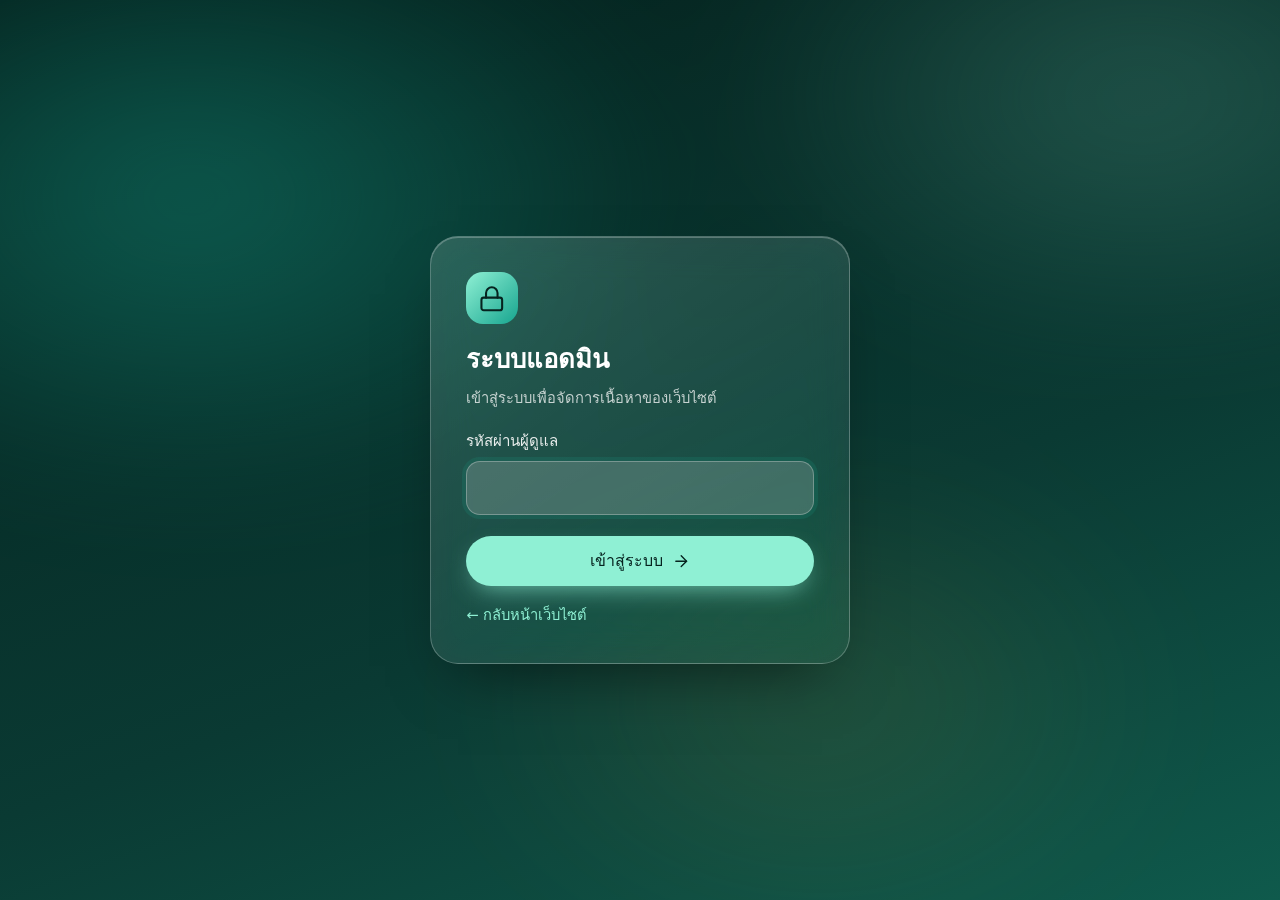
==== commit d9d75ffc: "เสริมความปลอดภัย: ล็อกเมื่อเดารหัสแอดมิน, CSP, กันสูตรใน CSV Co-Authored-By: Claude Sonnet 5.5 <nore" ====
--- a/admin.html
+++ b/admin.html
@@ -2,6 +2,7 @@
 <html lang="th">
 <head>
   <meta charset="utf-8">
+  <meta http-equiv="Content-Security-Policy" content="default-src 'self'; script-src 'self' https://cdnjs.cloudflare.com; style-src 'self' 'unsafe-inline' https://fonts.googleapis.com https://cdnjs.cloudflare.com; font-src https://fonts.gstatic.com; img-src 'self' data: blob: https:; connect-src 'self' https://script.google.com https://script.googleusercontent.com; frame-src https://www.google.com; object-src 'none'; base-uri 'self'; form-action 'self'">
   <meta name="viewport" content="width=device-width, initial-scale=1">
   <meta name="robots" content="noindex, nofollow">
   <title>ระบบแอดมิน</title>
@@ -9,16 +10,16 @@
   <link rel="preconnect" href="https://fonts.googleapis.com">
   <link rel="preconnect" href="https://fonts.gstatic.com" crossorigin>
   <link href="https://fonts.googleapis.com/css2?family=Prompt:wght@300;400;500;600;700&display=swap" rel="stylesheet">
-  <link rel="stylesheet" href="css/style.css?v=20261107f">
-  <link rel="stylesheet" href="css/admin.css?v=20261107f">
+  <link rel="stylesheet" href="css/style.css?v=20261107g">
+  <link rel="stylesheet" href="css/admin.css?v=20261107g">
 </head>
 <body class="admin">
   <div id="app"></div>
-  <script src="js/config.js?v=20261107f"></script>
-  <script src="js/data.js?v=20261107f"></script>
-  <script src="js/common.js?v=20261107f"></script>
-  <script src="js/api.js?v=20261107f"></script>
-  <script src="js/qr.js?v=20261107f"></script>
-  <script src="js/admin.js?v=20261107f"></script>
+  <script src="js/config.js?v=20261107g"></script>
+  <script src="js/data.js?v=20261107g"></script>
+  <script src="js/common.js?v=20261107g"></script>
+  <script src="js/api.js?v=20261107g"></script>
+  <script src="js/qr.js?v=20261107g"></script>
+  <script src="js/admin.js?v=20261107g"></script>
 </body>
 </html>
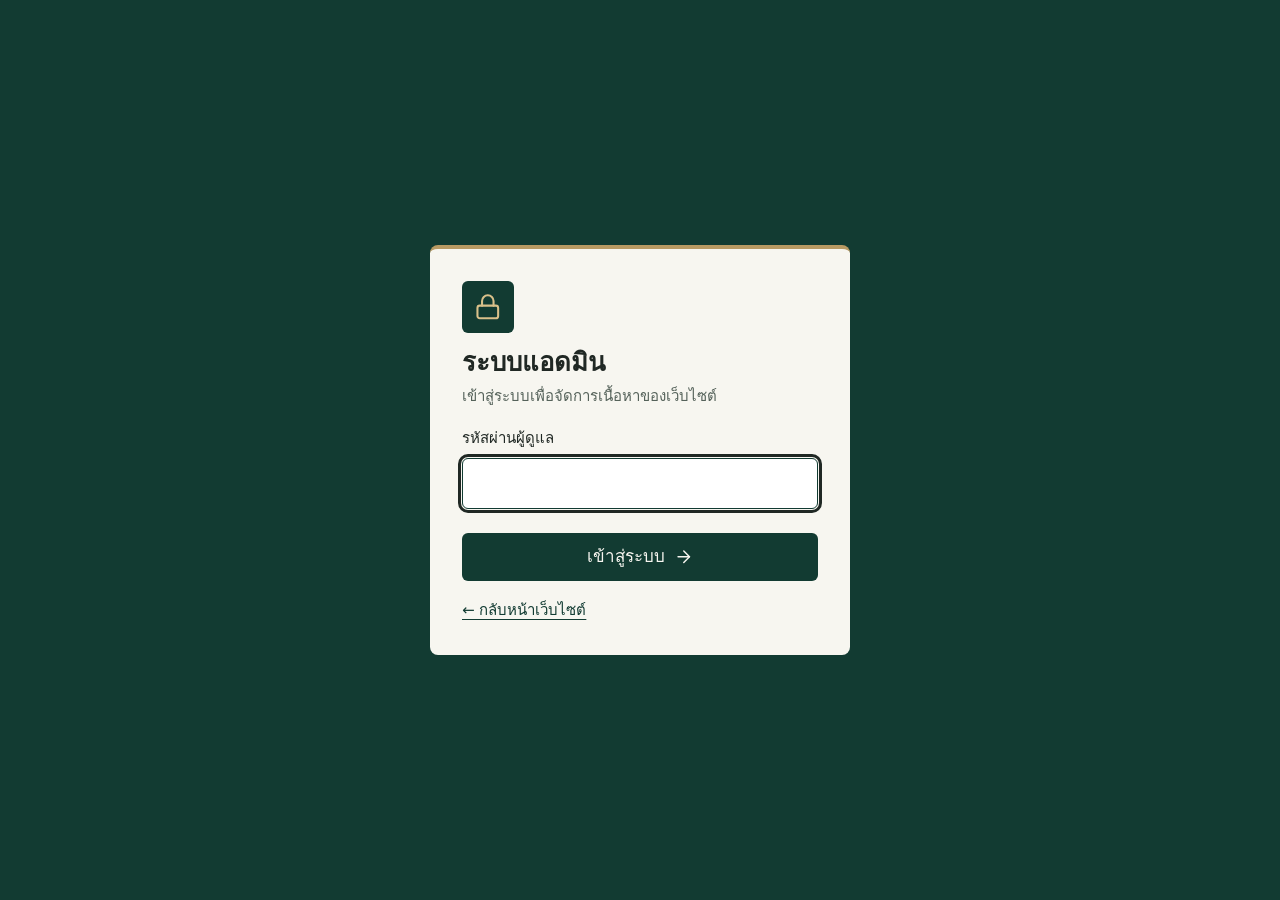
==== commit 3ceeabc9: "Phase 1: ระบบดีไซน์ใหม่ (Deep Forest/Ivory/Charcoal/Sage/Brass) ฮีโร่แบบบรรณาธิการ บริการด่วน ตัวเลข" ====
--- a/admin.html
+++ b/admin.html
@@ -6,20 +6,20 @@
   <meta name="viewport" content="width=device-width, initial-scale=1">
   <meta name="robots" content="noindex, nofollow">
   <title>ระบบแอดมิน</title>
-  <link rel="icon" href="data:image/svg+xml,%3Csvg xmlns='http://www.w3.org/2000/svg' viewBox='0 0 100 100'%3E%3Crect width='100' height='100' rx='28' fill='%2317a58f'/%3E%3Ctext x='50' y='70' font-size='58' text-anchor='middle'%3E%F0%9F%8C%B1%3C/text%3E%3C/svg%3E">
+  <link rel="icon" href="data:image/svg+xml,%3Csvg xmlns='http://www.w3.org/2000/svg' viewBox='0 0 100 100'%3E%3Crect width='100' height='100' rx='28' fill='%23123B32'/%3E%3Ctext x='50' y='70' font-size='58' text-anchor='middle'%3E%F0%9F%8C%B1%3C/text%3E%3C/svg%3E">
   <link rel="preconnect" href="https://fonts.googleapis.com">
   <link rel="preconnect" href="https://fonts.gstatic.com" crossorigin>
-  <link href="https://fonts.googleapis.com/css2?family=Prompt:wght@300;400;500;600;700&display=swap" rel="stylesheet">
-  <link rel="stylesheet" href="css/style.css?v=20261107g">
-  <link rel="stylesheet" href="css/admin.css?v=20261107g">
+  <link href="https://fonts.googleapis.com/css2?family=Prompt:wght@400;500;600;700&display=swap" rel="stylesheet">
+  <link rel="stylesheet" href="css/style.css?v=20261113a">
+  <link rel="stylesheet" href="css/admin.css?v=20261113a">
 </head>
 <body class="admin">
   <div id="app"></div>
-  <script src="js/config.js?v=20261107g"></script>
-  <script src="js/data.js?v=20261107g"></script>
-  <script src="js/common.js?v=20261107g"></script>
-  <script src="js/api.js?v=20261107g"></script>
-  <script src="js/qr.js?v=20261107g"></script>
-  <script src="js/admin.js?v=20261107g"></script>
+  <script src="js/config.js?v=20261113a"></script>
+  <script src="js/data.js?v=20261113a"></script>
+  <script src="js/common.js?v=20261113a"></script>
+  <script src="js/api.js?v=20261113a"></script>
+  <script src="js/qr.js?v=20261113a"></script>
+  <script src="js/admin.js?v=20261113a"></script>
 </body>
 </html>
--- a/css/style.css
+++ b/css/style.css
@@ -1,450 +1,394 @@
-/* ============ ธีม: หัวเว็บมืด เนื้อหาสว่าง พร้อมการ์ดกระจกฝ้า ============ */
+/* ============================================================
+   Commu — Civic design system (Phase 1)
+   แนวคิด: บรรณาธิการ/สไตล์สวิส ตัวอักษรเป็นพระเอก เส้นบางแทนเงา
+   สีหลัก: Deep Forest · Warm Ivory · Charcoal · Muted Sage · Brass (เน้นเล็กน้อย)
+   ค่า contrast ที่วัดแล้ว (WCAG): char/ivory 13.9 · ivory/forest 11.4 · sage/forest 5.8
+   · char/brass 5.6 · muted/ivory 5.9 · brass-ink/ivory 5.4 · เส้นขอบช่องกรอก/ivory 3.5
+   ============================================================ */
 :root {
-  --ink: #06231f;
-  --ink2: #0a3a33;
-  --forest: #0f4c42;
-  --teal: #17a58f;
-  --mint: #8ff0d4;
-  --amber: #f6b93b;
-  --paper: #f2faf8;
-  --card: #ffffff;
-  --line: #d5e8e3;
-  --text: #10302b;
-  --muted: #5a7c75;
-  --danger: #d6455d;
-  --radius: 22px;
-  --shadow: 0 14px 34px -16px rgba(8, 50, 44, .28);
-  --ease: cubic-bezier(.2, .8, .2, 1);
+  /* สี */
+  --forest: #123B32;
+  --forest-2: #1C4E43;
+  --ivory: #F7F6F0;
+  --ivory-2: #EFEDE3;
+  --surface: #FFFFFF;
+  --char: #202824;
+  --sage: #A8B6A7;
+  --brass: #B89A63;
+  --brass-light: #D9C08A;   /* ข้อความเน้นบนพื้นเขียวเข้ม */
+  --brass-ink: #7A6128;     /* ข้อความเน้นบนพื้นสว่าง */
+  --muted: #55625A;
+  --on-dark-2: #C9CFC6;     /* ข้อความรองบนพื้นเข้ม */
+  --line: #D9D8CC;          /* เส้นแบ่งเนื้อหา */
+  --line-strong: #7B857E;   /* ขอบช่องกรอก/ปุ่ม (contrast ≥ 3:1) */
+  --danger: #A33A32;
+  --focus: #202824;
+  /* สถานะ */
+  --st-new-bg: #E6EEF5; --st-new: #1F4E79;
+  --st-doing-bg: #F6ECD2; --st-doing: #7A5200;
+  --st-done-bg: #E1EFE5; --st-done: #1F5F3A;
+  /* ตัวอักษร (ฟอนต์ไทย line-height ไม่ต่ำกว่า 1.3) */
   --font: 'Prompt', 'IBM Plex Sans Thai', 'Noto Sans Thai', system-ui, -apple-system, sans-serif;
+  --fs-body: 1.0625rem;     /* 17px */
+  --fs-sm: .9375rem;        /* 15px */
+  --fs-xs: .875rem;         /* 14px = ขนาดต่ำสุดที่ใช้ */
+  --fs-h3: 1.25rem;
+  --fs-h2: clamp(1.6rem, 3vw, 2.2rem);
+  --fs-h1: clamp(2.3rem, 5.2vw, 4rem);
+  /* ระยะห่าง 4/8 */
+  --s1: .25rem; --s2: .5rem; --s3: .75rem; --s4: 1rem; --s5: 1.5rem; --s6: 2rem; --s7: 3rem; --s8: 4.5rem;
+  /* รูปทรง */
+  --r: 8px; --r-sm: 6px; --r-xs: 4px;
+  --ease: cubic-bezier(.2, .7, .2, 1);
+  --nav-h: 72px;
+  /* ชื่อเดิมที่ยังใช้ในโค้ดบางจุด (ชี้ไปสีใหม่) */
+  --ink: var(--char); --ink2: var(--forest); --paper: var(--ivory); --card: var(--surface);
+  --text: var(--char); --teal: var(--forest); --mint: var(--sage); --amber: var(--brass);
 }
 
 * { box-sizing: border-box; margin: 0; padding: 0; }
 html { scroll-behavior: smooth; -webkit-text-size-adjust: 100%; }
-body {
-  font-family: var(--font); background: var(--paper); color: var(--text);
-  line-height: 1.75; font-size: 16px; -webkit-font-smoothing: antialiased; overflow-x: hidden;
-}
+body { font-family: var(--font); background: var(--ivory); color: var(--char); line-height: 1.75; font-size: var(--fs-body); -webkit-font-smoothing: antialiased; overflow-x: hidden; }
 body.menu-open { overflow: hidden; }
+h1, h2, h3, h4 { line-height: 1.35; font-weight: 600; }
 img { max-width: 100%; display: block; }
 a { color: inherit; text-decoration: none; }
 button, input, select, textarea { font: inherit; color: inherit; }
 button { cursor: pointer; background: none; border: 0; }
-:focus-visible { outline: 3px solid var(--amber); outline-offset: 2px; border-radius: 8px; }
-.container { width: min(1160px, 100% - 40px); margin-inline: auto; }
+:focus-visible { outline: 3px solid var(--focus); outline-offset: 2px; border-radius: var(--r-xs); }
+.hero :focus-visible, .page-hero :focus-visible, .footer :focus-visible, .side :focus-visible, .login :focus-visible, .lb :focus-visible, .toast :focus-visible { outline-color: var(--ivory); }
+.container { width: min(1200px, 100% - 48px); margin-inline: auto; }
 .ic { width: 1.15em; height: 1.15em; flex: none; vertical-align: -.2em; }
 .sr { position: absolute; width: 1px; height: 1px; overflow: hidden; clip: rect(0 0 0 0); }
-
-/* ---------- แถบความคืบหน้าการเลื่อนหน้า ---------- */
-#progress { position: fixed; inset: 0 auto auto 0; height: 3px; width: 0; z-index: 80; background: linear-gradient(90deg, var(--mint), var(--amber)); }
+.muted { color: var(--muted); }
+.skip { position: absolute; left: 12px; top: -60px; z-index: 100; background: var(--forest); color: var(--ivory); padding: .6rem 1rem; border-radius: var(--r-sm); }
+.skip:focus { top: 12px; }
 
 /* ---------- ปุ่ม ---------- */
 .btn {
-  position: relative; overflow: hidden; display: inline-flex; align-items: center; justify-content: center; gap: .55rem;
-  padding: .8rem 1.45rem; border-radius: 999px; border: 1px solid transparent; font-weight: 500; line-height: 1.4;
-  transition: transform .3s var(--ease), box-shadow .3s, background .25s, border-color .25s;
-}
-.btn::after {
-  content: ''; position: absolute; inset: 0; pointer-events: none;
-  background: linear-gradient(110deg, transparent 30%, rgba(255, 255, 255, .5) 50%, transparent 70%);
-  transform: translateX(-130%); transition: transform .8s var(--ease);
-}
-.btn:hover::after { transform: translateX(130%); }
-.btn:hover { transform: translateY(-2px); }
-.btn:active { transform: translateY(0) scale(.98); }
-.btn .ic { transition: transform .3s var(--ease); }
-.btn:hover .ic:last-child:not(:first-child) { transform: translateX(4px); }
-.btn[disabled] { opacity: .6; pointer-events: none; }
-.btn-primary { background: var(--mint); color: var(--ink); box-shadow: 0 10px 26px -10px rgba(143, 240, 212, .8); }
-.btn-ghost { background: rgba(255, 255, 255, .08); border-color: rgba(255, 255, 255, .32); color: #fff; backdrop-filter: blur(8px); }
-.btn-dark { background: var(--ink2); color: #fff; }
-.btn-dark:hover { background: var(--forest); }
-.btn-outline { background: #fff; border-color: var(--line); color: var(--text); }
-.btn-outline:hover { border-color: var(--teal); }
-.btn-sm { padding: .5rem 1rem; font-size: .92rem; }
+  display: inline-flex; align-items: center; justify-content: center; gap: .55rem; min-height: 48px;
+  padding: .65rem 1.4rem; border-radius: var(--r-sm); border: 1.5px solid transparent; font-weight: 500; line-height: 1.4;
+  transition: background-color .2s, border-color .2s, color .2s;
+}
+.btn[disabled] { opacity: .55; pointer-events: none; }
+.btn-dark, .btn-primary { background: var(--forest); color: var(--ivory); }
+.btn-dark:hover, .btn-primary:hover { background: var(--forest-2); }
+.btn-accent { background: var(--brass); color: var(--char); }
+.btn-accent:hover { background: var(--brass-light); }
+.btn-outline { background: var(--surface); border-color: var(--line-strong); color: var(--char); }
+.btn-outline:hover { border-color: var(--forest); background: var(--ivory-2); }
+.btn-ghost { background: transparent; border-color: rgba(247, 246, 240, .55); color: var(--ivory); }
+.btn-ghost:hover { background: rgba(247, 246, 240, .12); border-color: var(--ivory); }
+.btn-sm { min-height: 44px; padding: .45rem 1rem; font-size: var(--fs-sm); }
+.btn .ic { transition: transform .2s var(--ease); }
+.btn:hover .ic:last-child:not(:first-child) { transform: translateX(3px); }
 .spin { width: 1.1em; height: 1.1em; border: 2px solid currentColor; border-right-color: transparent; border-radius: 50%; animation: rot .7s linear infinite; }
 @keyframes rot { to { transform: rotate(360deg); } }
-
-/* ---------- แถบเมนูกระจกฝ้า ---------- */
-.nav { position: fixed; inset: 14px 0 auto; z-index: 50; transition: transform .45s var(--ease); }
-.nav.hide { transform: translateY(-140%); }
-.nav-in {
-  display: flex; align-items: center; justify-content: space-between; gap: 1rem;
-  padding: .5rem .55rem .5rem 1rem; border-radius: 999px; color: #fff;
-  background: rgba(255, 255, 255, .09); border: 1px solid rgba(255, 255, 255, .2);
-  backdrop-filter: blur(18px) saturate(150%); -webkit-backdrop-filter: blur(18px) saturate(150%);
-  transition: background .35s, box-shadow .35s;
-}
-.nav.scrolled .nav-in { background: rgba(6, 35, 31, .8); box-shadow: 0 16px 44px -14px rgba(0, 0, 0, .55); }
-.brand { display: flex; align-items: center; gap: .65rem; font-weight: 600; font-size: 1.05rem; min-width: 0; }
-.brand b { white-space: nowrap; overflow: hidden; text-overflow: ellipsis; max-width: 38vw; }
-.brand-mark {
-  width: 38px; height: 38px; border-radius: 13px; display: grid; place-items: center; flex: none; color: var(--ink);
-  background: linear-gradient(135deg, var(--mint), var(--teal)); transition: transform .5s var(--ease);
-}
-.brand:hover .brand-mark { transform: rotate(-12deg) scale(1.08); }
-.nav-links { position: relative; display: flex; gap: .15rem; }
-.nav-links a { padding: .5rem 1rem; border-radius: 999px; font-size: .95rem; opacity: .78; transition: opacity .25s; }
-.nav-links a:hover, .nav-links a.active { opacity: 1; }
-.nav-ind {
-  position: absolute; bottom: 2px; left: 0; height: 3px; width: 0; border-radius: 3px; background: var(--mint);
-  box-shadow: 0 0 12px var(--mint); transition: left .5s cubic-bezier(.3, 1.25, .4, 1), width .5s var(--ease);
-}
+.link { color: var(--forest); font-weight: 500; text-decoration: underline; text-decoration-color: var(--brass); text-underline-offset: 4px; text-decoration-thickness: 2px; }
+
+/* ---------- แถบเมนูบน ---------- */
+.nav { position: sticky; top: 0; z-index: 70; background: var(--ivory); border-bottom: 1px solid var(--line); }
+.nav-in { display: flex; align-items: center; justify-content: space-between; gap: var(--s4); height: var(--nav-h); }
+.brand { display: flex; align-items: center; min-height: 44px; gap: .7rem; font-weight: 600; font-size: 1.1rem; min-width: 0; }
+.brand b { white-space: nowrap; overflow: hidden; text-overflow: ellipsis; max-width: 34vw; }
+.brand-mark { width: 38px; height: 38px; border-radius: var(--r-sm); display: grid; place-items: center; flex: none; background: var(--forest); color: var(--brass-light); }
+.nav-links { display: flex; gap: .1rem; height: 100%; }
+.nav-links a { position: relative; display: flex; align-items: center; padding: 0 .85rem; font-size: var(--fs-sm); color: var(--char); transition: color .2s; }
+.nav-links a::after { content: ''; position: absolute; left: .85rem; right: .85rem; bottom: -1px; height: 3px; background: var(--forest); transform: scaleX(0); transition: transform .25s var(--ease); }
+.nav-links a:hover::after, .nav-links a.active::after { transform: scaleX(1); }
+.nav-links a.active { font-weight: 600; color: var(--forest); }
 .nav-right { display: flex; align-items: center; gap: .5rem; }
-.burger { display: none; width: 44px; height: 44px; border-radius: 50%; background: rgba(255, 255, 255, .12); position: relative; z-index: 70; }
-.burger i { position: absolute; left: 13px; right: 13px; height: 2px; background: #fff; border-radius: 2px; transition: transform .4s var(--ease), opacity .25s, top .4s var(--ease); }
-.burger i:nth-child(1) { top: 15px; } .burger i:nth-child(2) { top: 21px; } .burger i:nth-child(3) { top: 27px; }
-body.menu-open .burger i:nth-child(1) { top: 21px; transform: rotate(45deg); }
+.burger { display: none; width: 48px; height: 48px; border-radius: var(--r-sm); border: 1.5px solid var(--line-strong); position: relative; }
+.burger i { position: absolute; left: 13px; right: 13px; height: 2px; background: var(--char); transition: transform .25s var(--ease), opacity .2s, top .25s var(--ease); }
+.burger i:nth-child(1) { top: 16px; } .burger i:nth-child(2) { top: 22px; } .burger i:nth-child(3) { top: 28px; }
+body.menu-open .burger i:nth-child(1) { top: 22px; transform: rotate(45deg); }
 body.menu-open .burger i:nth-child(2) { opacity: 0; }
-body.menu-open .burger i:nth-child(3) { top: 21px; transform: rotate(-45deg); }
-.mmenu {
-  position: fixed; inset: 0; z-index: 60; display: flex; flex-direction: column; justify-content: center; padding: 2rem 2.2rem;
-  background: rgba(4, 24, 21, .93); backdrop-filter: blur(22px); opacity: 0; visibility: hidden; transition: opacity .4s, visibility .4s;
-}
+body.menu-open .burger i:nth-child(3) { top: 22px; transform: rotate(-45deg); }
+.mmenu { position: fixed; inset: var(--nav-h) 0 0 0; z-index: 60; overflow-y: auto; padding: var(--s4) 24px 120px; background: var(--ivory); opacity: 0; visibility: hidden; transition: opacity .2s, visibility .2s; }
 body.menu-open .mmenu { opacity: 1; visibility: visible; }
-.mmenu a {
-  display: flex; align-items: center; gap: .9rem; color: #fff; font-size: 1.7rem; font-weight: 600; padding: .45rem 0;
-  opacity: 0; transform: translateY(26px); transition: transform .6s var(--ease) calc(var(--i) * .06s + .12s), opacity .6s calc(var(--i) * .06s + .12s);
-}
-.mmenu a .ic { color: var(--mint); }
-body.menu-open .mmenu a { opacity: 1; transform: none; }
-.mmenu a.active { color: var(--mint); }
+.mmenu a { display: flex; align-items: center; gap: .9rem; min-height: 56px; padding: .4rem 0; font-size: 1.2rem; font-weight: 500; border-bottom: 1px solid var(--line); }
+.mmenu a .ic { color: var(--brass-ink); }
+.mmenu a.active { color: var(--forest); font-weight: 600; }
+
+/* แถบทางลัดล่างบนมือถือ: ปุ่มแจ้งปัญหาเข้าถึงได้ทุกหน้า */
+.dock { display: none; position: fixed; inset: auto 0 0 0; z-index: 65; gap: .6rem; padding: .6rem 16px calc(.6rem + env(safe-area-inset-bottom)); background: var(--ivory); border-top: 1px solid var(--line-strong); }
+.dock .btn { flex: 1; }
+body.menu-open .dock, body.no-dock .dock { display: none !important; }
 
 /* ---------- ฮีโร่หน้าแรก ---------- */
-.hero {
-  position: relative; overflow: hidden; color: #fff; isolation: isolate;
-  padding: 150px 0 110px; min-height: 92vh; display: flex; align-items: center;
-  border-radius: 0 0 clamp(36px, 7vw, 96px) clamp(36px, 7vw, 96px);
-  background: linear-gradient(180deg, #04201c 0%, #0a3a33 55%, #0f4c42 100%);
-}
-.hero-bg { position: absolute; inset: 0; z-index: -1; }
-.hero-photo { position: absolute; inset: -4%; background-size: cover; background-position: center; opacity: .55; transform: translateY(calc(var(--sy, 0) * .08px)) scale(1.06); }
-.hero-photo::after { content: ''; position: absolute; inset: 0; background: linear-gradient(180deg, rgba(4, 32, 28, .55), rgba(4, 32, 28, .9)); }
-.aurora { position: absolute; inset: -20%; filter: blur(60px); opacity: .55; animation: drift 18s ease-in-out infinite alternate;
-  background: radial-gradient(40% 35% at 25% 30%, rgba(23, 165, 143, .75), transparent 70%), radial-gradient(35% 30% at 78% 22%, rgba(143, 240, 212, .35), transparent 70%), radial-gradient(30% 30% at 60% 70%, rgba(246, 185, 59, .18), transparent 70%); }
-@keyframes drift { to { transform: translate3d(4%, 3%, 0) scale(1.08) rotate(3deg); } }
-.stars span { position: absolute; width: 3px; height: 3px; border-radius: 50%; background: #fff; opacity: .2; animation: tw 3.4s ease-in-out infinite; }
-@keyframes tw { 50% { opacity: .95; transform: scale(1.5); } }
-.mtn { position: absolute; left: -2%; width: 104%; bottom: -1px; height: auto; display: block; }
-.mtn-1 { transform: translateY(calc(var(--sy, 0) * -.05px)); }
-.mtn-2 { transform: translateY(calc(var(--sy, 0) * .04px)); }
-.mtn-3 { transform: translateY(calc(var(--sy, 0) * .1px)); }
-.fireflies span { position: absolute; width: 5px; height: 5px; border-radius: 50%; background: var(--amber); box-shadow: 0 0 14px 3px rgba(246, 185, 59, .75); opacity: 0; animation: ff 9s ease-in-out infinite; }
-@keyframes ff { 0%, 100% { opacity: 0; transform: translate(0, 0); } 20% { opacity: .95; } 50% { opacity: .5; transform: translate(26px, -34px); } 80% { opacity: .9; } }
-
-.hero-grid { display: grid; grid-template-columns: 1.1fr .9fr; gap: 3rem; align-items: center; }
-.eyebrow { display: inline-flex; align-items: center; gap: .55rem; font-size: .85rem; letter-spacing: .06em; color: var(--mint); font-weight: 500; }
-.eyebrow::before { content: ''; width: 28px; height: 2px; background: var(--mint); border-radius: 2px; }
-.hero h1 { font-size: clamp(2.5rem, 6.2vw, 4.7rem); line-height: 1.22; font-weight: 700; margin: .9rem 0 1.1rem; letter-spacing: -.01em; }
-.hero h1 .line { display: block; overflow: hidden; padding-block: .06em; }
-.hero h1 .line-in { display: block; transform: translateY(115%); animation: rise 1s var(--d, 0s) var(--ease) forwards; }
-.grad { background: linear-gradient(90deg, var(--mint), #d9fff3 55%, var(--amber)); -webkit-background-clip: text; background-clip: text; color: transparent; }
-@keyframes rise { to { transform: none; } }
-.hero-sub { font-size: 1.1rem; max-width: 34em; color: rgba(255, 255, 255, .82); }
-.hero-cta { display: flex; flex-wrap: wrap; gap: .8rem; margin-top: 1.8rem; }
-.chips { display: flex; flex-wrap: wrap; gap: 1.4rem; margin-top: 2.4rem; font-size: .92rem; color: rgba(255, 255, 255, .85); }
-.chips span { display: flex; align-items: center; gap: .55rem; }
-.chips .ic { color: var(--mint); font-size: 1.5rem; }
-.fade-up { opacity: 0; transform: translateY(24px); animation: fup .9s var(--ease) forwards; animation-delay: var(--d, 0s); }
-@keyframes fup { to { opacity: 1; transform: none; } }
-
-.glass {
-  background: linear-gradient(145deg, rgba(255, 255, 255, .16), rgba(255, 255, 255, .06)); border: 1px solid rgba(255, 255, 255, .24);
-  backdrop-filter: blur(20px) saturate(140%); -webkit-backdrop-filter: blur(20px) saturate(140%);
-  border-radius: 28px; box-shadow: 0 30px 60px -28px rgba(0, 0, 0, .55), inset 0 1px 0 rgba(255, 255, 255, .25);
-}
-.hero-card { padding: 1.6rem; animation: float 7s ease-in-out infinite; }
-@keyframes float { 50% { transform: translateY(-10px); } }
-.hc-top { display: flex; justify-content: space-between; align-items: center; font-size: .92rem; color: rgba(255, 255, 255, .8); }
-.hc-pill { padding: .15rem .8rem; border-radius: 99px; background: rgba(255, 255, 255, .12); font-size: .8rem; }
-.hc-main { display: flex; align-items: center; gap: 1.2rem; margin: 1rem 0 .4rem; }
-.ring { width: 112px; height: 112px; flex: none; transform: rotate(-90deg); }
-.ring circle { fill: none; stroke-width: 9; stroke-linecap: round; }
-.ring .bg { stroke: rgba(255, 255, 255, .15); }
-.ring .fg { stroke: var(--mint); stroke-dasharray: 100; stroke-dashoffset: 100; transition: stroke-dashoffset 1.8s .5s var(--ease); filter: drop-shadow(0 0 8px rgba(143, 240, 212, .7)); }
-.in .ring .fg { stroke-dashoffset: calc(100 - var(--v)); }
-.hc-big { font-size: 2.6rem; font-weight: 700; line-height: 1.1; }
-.hc-cap { font-size: .88rem; color: rgba(255, 255, 255, .75); }
-.spark { width: 100%; height: 84px; margin-top: .6rem; overflow: visible; }
-.spark .ln { fill: none; stroke: var(--mint); stroke-width: 2.6; stroke-linecap: round; stroke-linejoin: round; stroke-dasharray: 1; stroke-dashoffset: 1; transition: stroke-dashoffset 2s .7s var(--ease); }
-.spark .ar { fill: url(#sg); opacity: 0; transition: opacity 1.2s 1.6s; }
-.in .spark .ln { stroke-dashoffset: 0; }
-.in .spark .ar { opacity: 1; }
-.hc-tiles { display: grid; grid-template-columns: repeat(3, 1fr); gap: .7rem; margin-top: .8rem; }
-.hc-tile { padding: .8rem .8rem; border-radius: 18px; background: rgba(255, 255, 255, .1); border: 1px solid rgba(255, 255, 255, .14); }
-.hc-tile .ic { color: var(--mint); font-size: 1.2rem; }
-.hc-tile small { display: block; font-size: .74rem; color: rgba(255, 255, 255, .72); line-height: 1.4; margin-top: .2rem; }
-.hc-tile b { font-size: 1.35rem; font-weight: 600; }
-.scroll-hint { position: absolute; bottom: 28px; left: 50%; width: 26px; height: 42px; margin-left: -13px; border: 2px solid rgba(255, 255, 255, .5); border-radius: 14px; }
-.scroll-hint::after { content: ''; position: absolute; top: 8px; left: 50%; width: 4px; height: 8px; margin-left: -2px; border-radius: 4px; background: #fff; animation: wheel 1.8s infinite; }
-@keyframes wheel { 0% { opacity: 1; transform: translateY(0); } 100% { opacity: 0; transform: translateY(14px); } }
+.hero { position: relative; overflow: hidden; isolation: isolate; color: var(--ivory); background: var(--forest); padding: var(--s8) 0; border-bottom: 4px solid var(--brass); }
+.hero-photo { position: absolute; inset: 0; z-index: -1; background-size: cover; background-position: center; }
+.hero-photo::after { content: ''; position: absolute; inset: 0; background: rgba(18, 59, 50, .84); }
+.hero-grid { display: grid; grid-template-columns: 7fr 5fr; gap: var(--s7); align-items: center; }
+.eyebrow { display: inline-flex; align-items: center; gap: .7rem; font-size: var(--fs-sm); font-weight: 500; color: var(--brass-ink); }
+.eyebrow::before { content: ''; width: 28px; height: 2px; background: currentColor; }
+.hero .eyebrow, .page-hero .eyebrow { color: var(--brass-light); }
+.hero h1 { font-size: var(--fs-h1); line-height: 1.25; font-weight: 600; margin: var(--s4) 0 var(--s4); letter-spacing: -.01em; }
+.hero h1 .line { display: block; }
+.hero h1 .line:nth-child(2) { color: var(--brass-light); }
+.hero-sub { font-size: 1.15rem; max-width: 34em; color: var(--on-dark-2); }
+.hero-cta { display: flex; flex-wrap: wrap; gap: .8rem; margin-top: var(--s5); }
+.hero-note { display: flex; align-items: flex-start; gap: .6rem; margin-top: var(--s5); max-width: 34em; font-size: var(--fs-sm); color: var(--on-dark-2); }
+.hero-note .ic { color: var(--brass-light); margin-top: .2rem; }
+
+/* บริการที่ใช้บ่อย (อยู่ในฮีโร่ เข้าถึงได้ทันที) */
+.qs-panel { background: var(--ivory); color: var(--char); border-radius: var(--r); overflow: hidden; }
+.qs-head { padding: 1rem 1.4rem; font-size: var(--fs-sm); font-weight: 600; border-bottom: 1px solid var(--line); }
+.qs { display: grid; grid-template-columns: 2.2rem 1fr 1.4rem; gap: .9rem; align-items: center; min-height: 80px; padding: 1rem 1.4rem; border-bottom: 1px solid var(--line); border-left: 4px solid transparent; transition: background-color .2s, border-color .2s; }
+.qs:last-child { border-bottom: 0; }
+.qs:hover { background: var(--ivory-2); border-left-color: var(--forest); }
+.qs.main { border-left-color: var(--brass); background: var(--surface); }
+.qs.main:hover { border-left-color: var(--forest); background: var(--ivory-2); }
+.qs-n { font-size: var(--fs-sm); font-weight: 600; color: var(--brass-ink); font-variant-numeric: tabular-nums; }
+.qs b { display: block; font-size: 1.1rem; font-weight: 600; line-height: 1.4; }
+.qs small { display: block; color: var(--muted); font-size: var(--fs-sm); line-height: 1.5; }
+.qs .ic { color: var(--forest); transition: transform .2s var(--ease); }
+.qs:hover .ic { transform: translateX(3px); }
 
 /* ---------- หัวหน้าย่อย ---------- */
-.page-hero { position: relative; overflow: hidden; isolation: isolate; color: #fff; padding: 150px 0 76px;
-  border-radius: 0 0 clamp(32px, 6vw, 72px) clamp(32px, 6vw, 72px);
-  background: linear-gradient(160deg, #04201c, #0a3a33 60%, #0f5a4c); }
-.page-hero .aurora { opacity: .4; }
-.page-hero h1 { font-size: clamp(2rem, 5vw, 3.2rem); line-height: 1.3; margin: .6rem 0 .5rem; }
-.page-hero p { color: rgba(255, 255, 255, .8); max-width: 38em; }
-.back-link { display: inline-flex; align-items: center; gap: .5rem; color: var(--mint); font-size: .95rem; margin-bottom: .6rem; }
-.back-link .ic { transition: transform .3s var(--ease); }
-.back-link:hover .ic { transform: translateX(-4px); }
+.page-hero { color: var(--ivory); background: var(--forest); padding: var(--s7) 0 var(--s6); border-bottom: 4px solid var(--brass); }
+.page-hero h1 { font-size: clamp(1.9rem, 4.2vw, 3rem); line-height: 1.3; margin: var(--s3) 0 var(--s2); }
+.page-hero p { color: var(--on-dark-2); max-width: 38em; }
+.back-link { display: inline-flex; align-items: center; gap: .5rem; min-height: 44px; color: var(--brass-light); font-size: var(--fs-sm); }
+.back-link .ic { transition: transform .2s var(--ease); }
+.back-link:hover .ic { transform: translateX(-3px); }
 
 /* ---------- เนื้อหา ---------- */
 main { min-height: 60vh; }
-#view { transition: opacity .2s, transform .2s; }
-#view.leaving { opacity: 0; transform: translateY(14px); }
-#view.entering { animation: vin .6s var(--ease); }
-@keyframes vin { from { opacity: 0; transform: translateY(18px); } }
-.section { padding: 84px 0 0; }
-.section:last-of-type { padding-bottom: 96px; }
-.sec-head { display: flex; justify-content: space-between; align-items: flex-end; gap: 1.2rem; flex-wrap: wrap; margin-bottom: 2rem; }
-.sec-head .eyebrow { color: var(--teal); } .sec-head .eyebrow::before { background: var(--teal); }
-.sec-head h2 { font-size: clamp(1.7rem, 3.6vw, 2.5rem); line-height: 1.3; margin-top: .3rem; }
+#view { transition: opacity .15s; }
+#view.leaving { opacity: 0; }
+#view.entering { animation: vin .35s var(--ease); }
+@keyframes vin { from { opacity: 0; transform: translateY(8px); } }
+.section { padding: var(--s8) 0 0; }
+.section:last-of-type { padding-bottom: var(--s8); }
+.sec-head { display: flex; justify-content: space-between; align-items: flex-end; gap: var(--s4); flex-wrap: wrap; margin-bottom: var(--s6); padding-top: var(--s4); border-top: 2px solid var(--char); }
+.sec-head h2 { font-size: var(--fs-h2); margin-top: .2rem; }
 .sec-head p { color: var(--muted); max-width: 34em; }
-
-.reveal { opacity: 0; transform: translateY(32px); transition: opacity .9s var(--ease), transform .9s var(--ease); transition-delay: var(--rd, 0s); }
+.reveal { opacity: 0; transform: translateY(10px); transition: opacity .5s var(--ease), transform .5s var(--ease); transition-delay: var(--rd, 0s); }
 .reveal.in { opacity: 1; transform: none; }
-
-.grid { display: grid; gap: 1.4rem; }
+.grid { display: grid; gap: var(--s5); }
 .g2 { grid-template-columns: repeat(2, 1fr); } .g3 { grid-template-columns: repeat(3, 1fr); } .g4 { grid-template-columns: repeat(4, 1fr); }
 
-/* การ์ดบริการ */
-.svc {
-  position: relative; display: flex; flex-direction: column; gap: .6rem; padding: 1.6rem; border-radius: var(--radius); background: #fff; border: 1px solid var(--line);
-  box-shadow: var(--shadow); overflow: hidden; transition: transform .45s var(--ease), box-shadow .45s, border-color .3s;
-}
-.svc::before { content: ''; position: absolute; inset: 0; background: linear-gradient(160deg, rgba(143, 240, 212, .35), transparent 55%); opacity: 0; transition: opacity .4s; }
-.svc:hover { transform: translateY(-8px); border-color: var(--teal); box-shadow: 0 26px 44px -20px rgba(8, 50, 44, .4); }
-.svc:hover::before { opacity: 1; }
-.svc > * { position: relative; }
-.svc-ic { width: 54px; height: 54px; border-radius: 18px; display: grid; place-items: center; font-size: 1.5rem; color: var(--ink); background: linear-gradient(135deg, var(--mint), #c8f7ea); transition: transform .5s var(--ease); }
-.svc:hover .svc-ic { transform: rotate(-8deg) scale(1.1); }
-.svc h3 { font-size: 1.15rem; }
-.svc p { color: var(--muted); font-size: .93rem; line-height: 1.6; }
-.svc .go { margin-top: auto; padding-top: .5rem; display: inline-flex; align-items: center; gap: .4rem; color: var(--teal); font-weight: 500; font-size: .92rem; }
-.svc .go .ic { transition: transform .3s var(--ease); } .svc:hover .go .ic { transform: translateX(6px); }
-
-/* การ์ดข่าว/โครงการ */
-.card { display: flex; flex-direction: column; border-radius: var(--radius); background: #fff; border: 1px solid var(--line); box-shadow: var(--shadow); overflow: hidden; transition: transform .45s var(--ease), box-shadow .45s; }
-.card:hover { transform: translateY(-8px); box-shadow: 0 28px 46px -22px rgba(8, 50, 44, .42); }
-.thumb { position: relative; aspect-ratio: 16 / 10; overflow: hidden; background: var(--ink2); }
-.thumb img { width: 100%; height: 100%; object-fit: cover; transition: transform .9s var(--ease); }
-.card:hover .thumb img { transform: scale(1.08); }
-.ph { position: absolute; inset: 0; display: grid; place-items: center; color: rgba(255, 255, 255, .9); font-size: 2.6rem; background: linear-gradient(135deg, var(--g1), var(--g2)); }
-.ph::before { content: ''; position: absolute; inset: 0; opacity: .5; background: radial-gradient(circle at 20% 20%, rgba(255, 255, 255, .35), transparent 40%), radial-gradient(circle at 85% 90%, rgba(0, 0, 0, .25), transparent 50%); }
-.ph .ic { position: relative; }
-.tone0 { --g1: #0f6a5b; --g2: #0a3a33; } .tone1 { --g1: #1b8a78; --g2: #164e63; }
-.tone2 { --g1: #3a7d44; --g2: #123c36; } .tone3 { --g1: #c98a1b; --g2: #0f4c42; }
-.card-b { display: flex; flex-direction: column; gap: .5rem; padding: 1.3rem 1.4rem 1.5rem; flex: 1; }
-.meta { display: flex; flex-wrap: wrap; align-items: center; gap: .5rem .9rem; font-size: .82rem; color: var(--muted); }
+/* ตัวเลขชุมชน (แสดงเฉพาะค่าที่มีจริง) */
+.figures { display: grid; grid-template-columns: repeat(auto-fit, minmax(200px, 1fr)); gap: 0; border-top: 1px solid var(--line); }
+.fig { padding: var(--s5) var(--s5) var(--s5) 0; border-bottom: 1px solid var(--line); }
+.fig b { display: block; font-size: clamp(2.2rem, 4.4vw, 3.3rem); line-height: 1.2; font-weight: 600; color: var(--forest); font-variant-numeric: tabular-nums; }
+.fig span { color: var(--muted); font-size: var(--fs-sm); }
+
+/* การ์ดข่าว/โครงการ: ข้อความนำ ภาพใช้เฉพาะภาพจริง */
+.card { display: flex; flex-direction: column; background: var(--surface); border: 1px solid var(--line); border-radius: var(--r); overflow: hidden; transition: border-color .2s; }
+.card:hover { border-color: var(--forest); }
+.card:hover h3 { text-decoration: underline; text-decoration-color: var(--brass); text-decoration-thickness: 2px; text-underline-offset: 4px; }
+.thumb { position: relative; aspect-ratio: 16 / 10; overflow: hidden; background: var(--ivory-2); }
+.thumb img { width: 100%; height: 100%; object-fit: cover; }
+.ph { position: absolute; inset: 0; display: grid; place-items: center; color: var(--muted); font-size: 2.2rem; background: var(--ivory-2); }
+.tone1 { background: #E7E9DD; } .tone2 { background: #E1E7E0; } .tone3 { background: #EBE5D3; }
+.card-b { display: flex; flex-direction: column; gap: .55rem; padding: var(--s5); flex: 1; }
+.meta { display: flex; flex-wrap: wrap; align-items: center; gap: .4rem .9rem; font-size: var(--fs-xs); color: var(--muted); }
 .meta .ic { margin-right: .25rem; }
-.tag { display: inline-block; padding: .1rem .75rem; border-radius: 99px; font-size: .78rem; font-weight: 500; background: #dff7f0; color: #0b6a58; }
-.card h3 { font-size: 1.1rem; line-height: 1.5; display: -webkit-box; -webkit-line-clamp: 2; -webkit-box-orient: vertical; overflow: hidden; }
-.card p.sum { color: var(--muted); font-size: .92rem; line-height: 1.65; display: -webkit-box; -webkit-line-clamp: 2; -webkit-box-orient: vertical; overflow: hidden; }
-.thumb .tag { position: absolute; top: 12px; left: 12px; z-index: 2; box-shadow: 0 4px 14px -4px rgba(0, 0, 0, .3); }
-
-.badge { display: inline-flex; align-items: center; gap: .4rem; padding: .15rem .8rem; border-radius: 99px; font-size: .8rem; font-weight: 500; }
-.badge::before { content: ''; width: 7px; height: 7px; border-radius: 50%; background: currentColor; }
-.s-new { background: #e7eefc; color: #2f55b3; } .s-doing { background: #fff3d6; color: #9a6a00; } .s-done { background: #dcf7ea; color: #0c7a4b; }
-.thumb .badge { position: absolute; top: 12px; left: 12px; z-index: 2; }
-.bar { height: 9px; border-radius: 9px; background: #e3f0ec; overflow: hidden; }
-.bar i { display: block; height: 100%; width: 0; border-radius: 9px; background: linear-gradient(90deg, var(--teal), var(--mint)); transition: width 1.4s .2s var(--ease); position: relative; }
-.bar i::after { content: ''; position: absolute; inset: 0; background: linear-gradient(90deg, transparent, rgba(255, 255, 255, .55), transparent); transform: translateX(-100%); animation: sheen 2.6s 1.6s infinite; }
-@keyframes sheen { to { transform: translateX(100%); } }
+.tag { display: inline-block; padding: .05rem .65rem; border: 1px solid var(--line-strong); border-radius: var(--r-xs); font-size: var(--fs-xs); font-weight: 500; color: var(--char); background: var(--ivory); }
+.card h3 { font-size: var(--fs-h3); line-height: 1.45; display: -webkit-box; -webkit-line-clamp: 2; -webkit-box-orient: vertical; overflow: hidden; }
+.card p.sum { color: var(--muted); font-size: var(--fs-sm); line-height: 1.7; display: -webkit-box; -webkit-line-clamp: 3; -webkit-box-orient: vertical; overflow: hidden; }
+.card .facts { display: flex; flex-wrap: wrap; gap: .3rem 1rem; font-size: var(--fs-xs); color: var(--muted); }
+.badge { display: inline-flex; align-items: center; gap: .45rem; padding: .05rem .7rem; border-radius: var(--r-xs); font-size: var(--fs-xs); font-weight: 600; }
+.badge::before { content: ''; width: 8px; height: 8px; border-radius: 50%; background: currentColor; }
+.s-new { background: var(--st-new-bg); color: var(--st-new); }
+.s-doing { background: var(--st-doing-bg); color: var(--st-doing); }
+.s-done { background: var(--st-done-bg); color: var(--st-done); }
+.bar { height: 8px; border-radius: 2px; background: #E4E2D6; overflow: hidden; }
+.bar i { display: block; height: 100%; width: 0; background: var(--forest); transition: width .8s .1s var(--ease); }
 .in .bar i, .bar.in i { width: calc(var(--p) * 1%); }
-.pr-row { display: flex; justify-content: space-between; font-size: .85rem; color: var(--muted); margin-bottom: .35rem; }
-.pr-row b { color: var(--text); }
-
-/* แถบตัวกรอง */
-.filters { display: flex; flex-wrap: wrap; gap: .6rem; margin-bottom: 1.8rem; }
-.chip { padding: .45rem 1.1rem; border-radius: 99px; border: 1px solid var(--line); background: #fff; font-size: .92rem; transition: all .3s var(--ease); }
-.chip:hover { border-color: var(--teal); transform: translateY(-2px); }
-.chip.on { background: var(--ink2); border-color: var(--ink2); color: #fff; transform: translateY(-2px); box-shadow: 0 10px 20px -10px rgba(10, 58, 51, .7); }
-.empty { text-align: center; padding: 3.5rem 1rem; color: var(--muted); border: 2px dashed var(--line); border-radius: var(--radius); background: #fff; }
-.empty .ic { font-size: 2.4rem; color: var(--teal); margin-bottom: .5rem; }
+.pr-row { display: flex; justify-content: space-between; font-size: var(--fs-xs); color: var(--muted); margin-bottom: .35rem; }
+.pr-row b { color: var(--char); }
+
+/* ตัวกรอง */
+.filters { display: flex; flex-wrap: wrap; gap: .5rem; margin-bottom: var(--s5); }
+.chip { min-height: 44px; padding: .4rem 1.1rem; border-radius: var(--r-sm); border: 1.5px solid var(--line-strong); background: var(--surface); font-size: var(--fs-sm); transition: background-color .2s, border-color .2s, color .2s; }
+.chip:hover { border-color: var(--forest); background: var(--ivory-2); }
+.chip.on { background: var(--forest); border-color: var(--forest); color: var(--ivory); }
+.empty { text-align: center; padding: var(--s7) var(--s4); color: var(--muted); border: 1.5px dashed var(--line-strong); border-radius: var(--r); background: var(--surface); }
+.empty .ic { font-size: 2rem; color: var(--brass-ink); margin-bottom: .5rem; }
 
 /* แถบเลขติดตาม */
-.cta {
-  position: relative; overflow: hidden; border-radius: 32px; padding: clamp(1.8rem, 5vw, 3.4rem); color: #fff;
-  display: grid; grid-template-columns: 1.1fr 1fr; gap: 2rem; align-items: center;
-  background: radial-gradient(60% 90% at 90% 0%, rgba(23, 165, 143, .55), transparent 70%), linear-gradient(135deg, #04201c, #0a3a33);
-}
-.cta h2 { font-size: clamp(1.6rem, 3.4vw, 2.3rem); line-height: 1.35; }
-.cta p { color: rgba(255, 255, 255, .8); margin-top: .5rem; }
-.trk { display: flex; gap: .6rem; padding: .45rem; border-radius: 999px; background: rgba(255, 255, 255, .1); border: 1px solid rgba(255, 255, 255, .25); backdrop-filter: blur(10px); }
-.trk input { flex: 1; min-width: 0; background: none; border: 0; outline: 0; color: #fff; padding: 0 1rem; text-transform: uppercase; letter-spacing: .06em; }
-.trk input::placeholder { color: rgba(255, 255, 255, .55); text-transform: none; letter-spacing: 0; }
-
-/* เกี่ยวกับ + สถิติ */
-.about { display: grid; grid-template-columns: 1.1fr .9fr; gap: 3rem; align-items: center; }
-.about-text p { color: var(--muted); margin-top: .8rem; }
-.stats { display: grid; grid-template-columns: repeat(2, 1fr); gap: 1rem; }
-.stat { padding: 1.5rem; border-radius: var(--radius); background: #fff; border: 1px solid var(--line); box-shadow: var(--shadow); }
-.stat .ic { font-size: 1.6rem; color: var(--teal); }
-.stat b { display: block; font-size: 2.2rem; line-height: 1.2; font-weight: 700; margin-top: .3rem; }
-.stat span { color: var(--muted); font-size: .92rem; }
+.cta { display: grid; grid-template-columns: 1.1fr 1fr; gap: var(--s6); align-items: center; padding: clamp(1.5rem, 4vw, 2.5rem); background: var(--ivory-2); border: 1px solid var(--line); border-left: 4px solid var(--brass); border-radius: var(--r); }
+.cta h2 { font-size: clamp(1.4rem, 2.8vw, 1.9rem); line-height: 1.4; }
+.cta p { color: var(--muted); margin-top: .4rem; }
+.trk { display: flex; gap: .6rem; }
+.trk input { flex: 1; min-width: 0; min-height: 48px; padding: .5rem 1rem; border: 1.5px solid var(--line-strong); border-radius: var(--r-sm); background: var(--surface); text-transform: uppercase; letter-spacing: .06em; }
+.trk input::placeholder { color: var(--muted); text-transform: none; letter-spacing: 0; }
+.trk input:focus { border-color: var(--forest); outline: 3px solid var(--focus); outline-offset: 1px; }
+
+/* เกี่ยวกับ */
+.about { display: grid; grid-template-columns: 7fr 5fr; gap: var(--s7); align-items: start; }
+.about.solo { grid-template-columns: 1fr; }
+.about h2 { font-size: var(--fs-h2); margin: .3rem 0 var(--s3); }
+.about-text p { color: var(--muted); margin-top: .8rem; max-width: 40em; }
+.about-text .btn { margin-top: var(--s5); }
 
 /* หน้ารายละเอียด */
-.article { max-width: 780px; margin: -36px auto 0; position: relative; z-index: 2; }
-.art-img { border-radius: var(--radius); overflow: hidden; box-shadow: var(--shadow); aspect-ratio: 16 / 9; background: var(--ink2); position: relative; }
+.article { max-width: 780px; margin: var(--s6) auto 0; }
+.art-img { border-radius: var(--r); overflow: hidden; aspect-ratio: 16 / 9; background: var(--ivory-2); }
 .art-img img { width: 100%; height: 100%; object-fit: cover; }
-.art-body { background: #fff; border: 1px solid var(--line); border-radius: var(--radius); padding: clamp(1.4rem, 4vw, 2.4rem); margin-top: 1.2rem; box-shadow: var(--shadow); }
-.art-body p { margin-bottom: 1rem; font-size: 1.04rem; }
+.art-body { background: var(--surface); border: 1px solid var(--line); border-radius: var(--r); padding: clamp(1.3rem, 4vw, 2.4rem); margin-top: var(--s4); }
+.art-body p { margin-bottom: 1rem; }
 .art-body p:last-child { margin-bottom: 0; }
-.kv { display: grid; grid-template-columns: repeat(auto-fit, minmax(190px, 1fr)); gap: 1rem; margin: 1.4rem 0; }
-.kv div { padding: 1rem 1.1rem; border-radius: 16px; background: var(--paper); border: 1px solid var(--line); }
-.kv small { display: block; color: var(--muted); font-size: .8rem; }
+.kv { display: grid; grid-template-columns: repeat(auto-fit, minmax(190px, 1fr)); gap: 0; margin: var(--s5) 0; border-top: 1px solid var(--line); }
+.kv div { padding: var(--s3) var(--s4) var(--s3) 0; border-bottom: 1px solid var(--line); }
+.kv small { display: block; color: var(--muted); font-size: var(--fs-xs); }
 .kv b { font-weight: 600; }
 
 /* ฟอร์ม */
-.form-wrap { max-width: 820px; margin: -34px auto 0; position: relative; z-index: 2; }
-.panel { background: #fff; border: 1px solid var(--line); border-radius: 26px; box-shadow: var(--shadow); padding: clamp(1.4rem, 4vw, 2.4rem); }
-.fgrid { display: grid; grid-template-columns: 1fr 1fr; gap: 1.1rem; }
+.form-wrap { max-width: 820px; margin: var(--s6) auto 0; }
+.panel { background: var(--surface); border: 1px solid var(--line); border-radius: var(--r); padding: clamp(1.3rem, 4vw, 2.4rem); }
+.fgrid { display: grid; grid-template-columns: 1fr 1fr; gap: var(--s4) var(--s5); }
 .field { display: flex; flex-direction: column; gap: .4rem; }
 .field.full { grid-column: 1 / -1; }
-.field label { font-weight: 500; font-size: .94rem; }
+.field label { font-weight: 500; font-size: var(--fs-sm); }
 .field label em { color: var(--danger); font-style: normal; }
-.field small { color: var(--muted); font-size: .8rem; }
+.field small { color: var(--muted); font-size: var(--fs-xs); }
+.field .err { color: var(--danger); font-size: var(--fs-xs); font-weight: 500; display: flex; gap: .4rem; align-items: center; }
 .input, .field input[type=text], .field input[type=tel], .field input[type=url], .field input[type=number], .field input[type=date], .field input[type=password], .field input[type=email], .field select, .field textarea {
-  width: 100%; padding: .75rem 1rem; border-radius: 14px; border: 1.5px solid var(--line); background: #fbfefd; outline: 0; transition: border-color .25s, box-shadow .25s, background .25s;
-}
-.field textarea { min-height: 130px; resize: vertical; }
-.field input:focus, .field select:focus, .field textarea:focus { border-color: var(--teal); background: #fff; box-shadow: 0 0 0 4px rgba(23, 165, 143, .15); }
-.field.bad input, .field.bad select, .field.bad textarea { border-color: var(--danger); animation: shake .4s; }
-@keyframes shake { 25% { transform: translateX(-5px); } 75% { transform: translateX(5px); } }
+  width: 100%; min-height: 48px; padding: .6rem .9rem; border-radius: var(--r-sm); border: 1.5px solid var(--line-strong); background: var(--surface); transition: border-color .2s;
+}
+.field textarea { min-height: 140px; resize: vertical; }
+.field input:focus, .field select:focus, .field textarea:focus { border-color: var(--forest); outline: 3px solid var(--focus); outline-offset: 1px; }
+.field.bad input, .field.bad select, .field.bad textarea { border-color: var(--danger); border-width: 2px; }
 .hp { position: absolute; left: -9999px; width: 1px; height: 1px; overflow: hidden; }
-.upload { display: flex; align-items: center; gap: 1rem; flex-wrap: wrap; }
-.upload-prev { position: relative; width: 96px; height: 96px; border-radius: 16px; overflow: hidden; border: 1px solid var(--line); animation: pop .5s var(--ease); }
+.upload { display: flex; align-items: center; gap: var(--s4); flex-wrap: wrap; }
+.upload-prev { position: relative; width: 96px; height: 96px; border-radius: var(--r-sm); overflow: hidden; border: 1px solid var(--line); }
 .upload-prev img { width: 100%; height: 100%; object-fit: cover; }
-.upload-prev button { position: absolute; top: 4px; right: 4px; width: 26px; height: 26px; border-radius: 50%; background: rgba(0, 0, 0, .65); color: #fff; display: grid; place-items: center; }
-@keyframes pop { from { opacity: 0; transform: scale(.6); } }
-.consent { display: flex; gap: .7rem; align-items: flex-start; padding: 1rem 1.1rem; border-radius: 16px; background: var(--paper); border: 1px solid var(--line); font-size: .9rem; }
-.consent input { width: 20px; height: 20px; margin-top: .25rem; accent-color: var(--teal); flex: none; }
-.loc-ok { color: #0c7a4b; font-size: .88rem; display: inline-flex; align-items: center; gap: .35rem; }
-
-.done-card { text-align: center; padding: 1rem .5rem; }
-.check-anim { width: 92px; height: 92px; margin: 0 auto 1rem; }
-.check-anim circle { fill: none; stroke: var(--teal); stroke-width: 4; stroke-dasharray: 1; stroke-dashoffset: 1; animation: draw .8s var(--ease) forwards; }
-.check-anim path { fill: none; stroke: var(--teal); stroke-width: 5; stroke-linecap: round; stroke-linejoin: round; stroke-dasharray: 1; stroke-dashoffset: 1; animation: draw .6s .6s var(--ease) forwards; }
+.upload-prev button { position: absolute; top: 4px; right: 4px; width: 32px; height: 32px; border-radius: var(--r-xs); background: var(--char); color: var(--ivory); display: grid; place-items: center; }
+.consent { display: flex; gap: .8rem; align-items: flex-start; padding: var(--s4); border-radius: var(--r-sm); background: var(--ivory-2); border: 1px solid var(--line); font-size: var(--fs-sm); }
+.consent input { width: 24px; height: 24px; margin-top: .15rem; accent-color: var(--forest); flex: none; }
+.loc-ok { color: var(--st-done); font-size: var(--fs-sm); font-weight: 500; display: inline-flex; align-items: center; gap: .35rem; }
+.done-card { text-align: center; padding: var(--s4) .5rem; }
+.check-anim { width: 80px; height: 80px; margin: 0 auto var(--s4); }
+.check-anim circle { fill: none; stroke: var(--forest); stroke-width: 4; stroke-dasharray: 1; stroke-dashoffset: 1; animation: draw .6s var(--ease) forwards; }
+.check-anim path { fill: none; stroke: var(--forest); stroke-width: 5; stroke-linecap: round; stroke-linejoin: round; stroke-dasharray: 1; stroke-dashoffset: 1; animation: draw .4s .5s var(--ease) forwards; }
 @keyframes draw { to { stroke-dashoffset: 0; } }
-.code-box { display: inline-flex; align-items: center; gap: .8rem; margin: 1rem 0; padding: .8rem 1.3rem; border-radius: 18px; background: var(--ink2); color: var(--mint); font-size: 1.6rem; font-weight: 600; letter-spacing: .08em; animation: pop .7s .9s var(--ease) both; }
-.code-box button { color: #fff; opacity: .8; font-size: 1.1rem; } .code-box button:hover { opacity: 1; }
-
-/* ติดตามสถานะ */
-.steps { display: grid; grid-template-columns: repeat(3, 1fr); gap: 0; margin: 1.6rem 0 1.2rem; position: relative; }
-.step { text-align: center; position: relative; font-size: .9rem; color: var(--muted); }
-.step::before { content: ''; position: absolute; top: 20px; left: -50%; width: 100%; height: 4px; background: var(--line); z-index: 0; }
+.code-box { display: inline-flex; align-items: center; gap: .8rem; margin: var(--s4) 0; padding: .7rem 1.2rem; border-radius: var(--r-sm); background: var(--forest); color: var(--ivory); font-size: 1.6rem; font-weight: 600; letter-spacing: .08em; }
+.code-box button { color: var(--ivory); min-width: 44px; min-height: 44px; font-size: 1.1rem; }
+
+/* ติดตามสถานะ (ลำดับขั้น) */
+.steps { display: grid; grid-template-columns: repeat(3, 1fr); margin: var(--s5) 0 var(--s4); }
+.step { text-align: center; position: relative; font-size: var(--fs-sm); color: var(--muted); }
+.step::before { content: ''; position: absolute; top: 19px; left: -50%; width: 100%; height: 3px; background: var(--line); }
 .step:first-child::before { display: none; }
-.step::after { content: ''; position: absolute; top: 20px; left: -50%; width: 0; height: 4px; background: var(--teal); z-index: 0; transition: width .8s calc(var(--i) * .5s + .2s) var(--ease); }
-.step:first-child::after { display: none; }
-.step.on::after { width: 100%; }
-.step .dot { position: relative; z-index: 1; width: 44px; height: 44px; border-radius: 50%; margin: 0 auto .5rem; display: grid; place-items: center; background: #fff; border: 3px solid var(--line); color: var(--muted); transition: all .5s calc(var(--i) * .5s + .6s) var(--ease); }
-.step.on .dot { background: var(--teal); border-color: var(--teal); color: #fff; transform: scale(1.08); }
-.step.on { color: var(--text); font-weight: 500; }
-.note { padding: 1rem 1.2rem; border-radius: 16px; background: #fff8e6; border: 1px solid #f5dd9b; margin-top: 1rem; }
-.note small { display: block; color: #8a6700; }
-.recent { display: flex; flex-wrap: wrap; gap: .6rem; margin-top: .6rem; }
+.step.on::before { background: var(--forest); }
+.step .dot { position: relative; z-index: 1; width: 40px; height: 40px; border-radius: 50%; margin: 0 auto .5rem; display: grid; place-items: center; background: var(--surface); border: 2px solid var(--line-strong); color: var(--muted); }
+.step.on .dot { background: var(--forest); border-color: var(--forest); color: var(--ivory); }
+.step.on { color: var(--char); font-weight: 600; }
+.note { padding: var(--s4); border-radius: var(--r-sm); background: var(--ivory-2); border-left: 4px solid var(--brass); margin-top: var(--s4); }
+.note small { display: block; color: var(--brass-ink); font-weight: 600; }
+.recent { display: flex; flex-wrap: wrap; gap: .5rem; margin-top: .6rem; }
+.code { font-weight: 600; letter-spacing: .06em; color: var(--forest); }
 
 /* ติดต่อ */
-.contact-grid { display: grid; grid-template-columns: repeat(auto-fit, minmax(240px, 1fr)); gap: 1.2rem; }
-.cinfo { display: flex; gap: 1rem; padding: 1.4rem; border-radius: var(--radius); background: #fff; border: 1px solid var(--line); box-shadow: var(--shadow); transition: transform .4s var(--ease); }
-.cinfo:hover { transform: translateY(-6px); }
-.cinfo .svc-ic { flex: none; width: 48px; height: 48px; font-size: 1.3rem; }
-.cinfo small { color: var(--muted); display: block; font-size: .82rem; }
+.contact-grid { display: grid; grid-template-columns: repeat(auto-fit, minmax(260px, 1fr)); gap: var(--s4); }
+.cinfo { display: flex; gap: var(--s4); align-items: flex-start; padding: var(--s5); background: var(--surface); border: 1px solid var(--line); border-radius: var(--r); transition: border-color .2s; }
+a.cinfo:hover { border-color: var(--forest); }
+.svc-ic { flex: none; width: 44px; height: 44px; border-radius: var(--r-sm); display: grid; place-items: center; font-size: 1.3rem; background: var(--ivory-2); color: var(--forest); }
+.cinfo small { color: var(--muted); display: block; font-size: var(--fs-xs); }
 .cinfo b { font-weight: 500; word-break: break-word; }
-.map { margin-top: 1.4rem; border-radius: var(--radius); overflow: hidden; border: 1px solid var(--line); box-shadow: var(--shadow); }
-.map iframe { width: 100%; height: 360px; border: 0; display: block; }
-
-/* โครงกระดูกระหว่างโหลด */
-.sk { background: linear-gradient(90deg, #e1efeb 25%, #f2faf8 50%, #e1efeb 75%); background-size: 200% 100%; animation: sh 1.3s infinite; border-radius: 18px; }
-@keyframes sh { to { background-position: -200% 0; } }
+.map { margin-top: var(--s5); border-radius: var(--r); overflow: hidden; border: 1px solid var(--line); }
+.map iframe { width: 100%; height: 380px; border: 0; display: block; }
+
+/* โครงระหว่างโหลด */
+.sk { background: #E4E2D6; border-radius: var(--r); animation: pulse 1.4s ease-in-out infinite; }
+@keyframes pulse { 50% { opacity: .55; } }
 
 /* ท้ายเว็บ */
-.footer { margin-top: 20px; background: linear-gradient(180deg, #06231f, #04201c); color: rgba(255, 255, 255, .8); padding: 56px 0 28px; border-radius: clamp(32px, 6vw, 72px) clamp(32px, 6vw, 72px) 0 0; }
-.f-grid { display: grid; grid-template-columns: 1.4fr 1fr 1fr; gap: 2rem; }
-.footer h4 { color: #fff; margin-bottom: .7rem; font-size: 1rem; }
-.footer a { display: block; padding: .15rem 0; transition: color .2s, transform .25s var(--ease); }
-.footer a:hover { color: var(--mint); transform: translateX(4px); }
-.footer .brand { color: #fff; margin-bottom: .8rem; }
-.footer p { font-size: .92rem; }
-.f-bottom { margin-top: 2rem; padding-top: 1.2rem; border-top: 1px solid rgba(255, 255, 255, .12); display: flex; justify-content: space-between; flex-wrap: wrap; gap: .6rem; font-size: .85rem; color: rgba(255, 255, 255, .55); }
-.f-bottom a { display: inline; padding: 0; }
+.footer { background: var(--char); color: var(--on-dark-2); padding: var(--s7) 0 var(--s5); }
+.f-grid { display: grid; grid-template-columns: 1.4fr 1fr 1fr; gap: var(--s6); }
+.footer h4 { color: var(--ivory); margin-bottom: .6rem; font-size: 1rem; }
+.footer a { display: block; padding: .4rem 0; min-height: 44px; color: var(--ivory); transition: color .2s; }
+.footer a:hover { color: var(--brass-light); text-decoration: underline; text-underline-offset: 4px; }
+.footer .brand { color: var(--ivory); margin-bottom: .8rem; }
+.footer .brand-mark { background: var(--brass); color: var(--char); }
+.footer p { font-size: var(--fs-sm); }
+.f-bottom { margin-top: var(--s6); padding-top: var(--s4); border-top: 1px solid rgba(247, 246, 240, .18); display: flex; justify-content: space-between; flex-wrap: wrap; gap: .6rem; font-size: var(--fs-xs); color: #B7C0B5; }
+.f-bottom a { display: inline-block; padding: .4rem 0; min-height: 44px; color: #B7C0B5; }
 .social { display: flex; gap: .6rem; margin-top: .8rem; }
-.social a { width: 42px; height: 42px; border-radius: 50%; display: grid; place-items: center; background: rgba(255, 255, 255, .1); padding: 0; transform: none !important; }
-.social a:hover { background: var(--mint); color: var(--ink); }
+.social a { width: 44px; height: 44px; border-radius: var(--r-sm); display: grid; place-items: center; border: 1px solid rgba(247, 246, 240, .35); padding: 0; min-height: 0; }
+.social a:hover { background: var(--brass); color: var(--char); border-color: var(--brass); text-decoration: none; }
 
 /* แจ้งเตือน */
 #toasts { position: fixed; z-index: 200; right: 18px; bottom: 18px; display: flex; flex-direction: column; gap: .6rem; align-items: flex-end; }
-.toast { display: flex; align-items: center; gap: .7rem; max-width: min(380px, calc(100vw - 36px)); padding: .85rem 1.2rem; border-radius: 16px; background: var(--ink2); color: #fff; box-shadow: 0 18px 40px -12px rgba(0, 0, 0, .5); transform: translateX(120%); opacity: 0; transition: transform .5s var(--ease), opacity .4s; }
+.toast { display: flex; align-items: center; gap: .7rem; max-width: min(400px, calc(100vw - 36px)); padding: .85rem 1.2rem; border-radius: var(--r-sm); border-left: 4px solid var(--brass); background: var(--char); color: var(--ivory); transform: translateY(12px); opacity: 0; transition: transform .3s var(--ease), opacity .25s; }
 .toast.show { transform: none; opacity: 1; }
-.toast .ic { color: var(--mint); font-size: 1.3rem; }
-.toast.err { background: #5b1624; } .toast.err .ic { color: #ffb3c0; }
+.toast .ic { color: var(--brass-light); font-size: 1.3rem; }
+.toast.err { background: #6E2620; border-left-color: #F0B4AC; } .toast.err .ic { color: #F0B4AC; }
+
+/* ค้นหา + แชร์ */
+.tools { display: flex; flex-wrap: wrap; gap: var(--s4); align-items: flex-start; justify-content: space-between; margin-bottom: var(--s5); }
+.tools .filters { margin: 0; flex: 1 1 320px; }
+.search { position: relative; flex: 0 1 300px; min-width: 220px; width: 100%; max-width: 380px; }
+.search .ic { position: absolute; left: 14px; top: 50%; transform: translateY(-50%); color: var(--muted); }
+.search input { width: 100%; min-height: 48px; padding: .5rem 1rem .5rem 2.7rem; border-radius: var(--r-sm); border: 1.5px solid var(--line-strong); background: var(--surface); }
+.search input:focus { border-color: var(--forest); outline: 3px solid var(--focus); outline-offset: 1px; }
+.share { display: flex; flex-wrap: wrap; align-items: center; gap: .6rem; margin-top: var(--s5); padding-top: var(--s4); border-top: 1px solid var(--line); }
+.share span { color: var(--muted); font-size: var(--fs-sm); margin-right: .3rem; }
+
+/* แกลเลอรี่ + ดูภาพขยาย (แสดงเฉพาะภาพจริง) */
+.gallery { display: grid; grid-template-columns: repeat(auto-fill, minmax(260px, 1fr)); gap: var(--s4); }
+.gl { position: relative; aspect-ratio: 4 / 3; border-radius: var(--r); overflow: hidden; background: var(--ivory-2); text-align: left; }
+.gl img { width: 100%; height: 100%; object-fit: cover; transition: transform .5s var(--ease); }
+.gl:hover img { transform: scale(1.03); }
+.gl-cap { position: absolute; inset: auto 0 0 0; padding: .7rem 1rem; color: var(--ivory); display: flex; flex-direction: column; background: rgba(32, 40, 36, .88); }
+.gl-cap small { color: var(--brass-light); font-size: var(--fs-xs); }
+.lb { position: fixed; inset: 0; z-index: 150; display: grid; place-items: center; padding: 64px 16px; background: rgba(24, 30, 27, .97); opacity: 0; transition: opacity .2s; }
+.lb.in { opacity: 1; } .lb.out { opacity: 0; }
+.lb-fig { max-width: min(1000px, 100%); max-height: 100%; display: flex; flex-direction: column; align-items: center; gap: .9rem; color: var(--ivory); text-align: center; }
+.lb-fig.swap { animation: vin .3s var(--ease); }
+.lb-fig img { max-width: 100%; max-height: calc(100vh - 220px); border-radius: var(--r-sm); object-fit: contain; }
+.lb-ph { position: relative; inset: auto; width: min(640px, 86vw); aspect-ratio: 4 / 3; border-radius: var(--r-sm); overflow: hidden; }
+.lb-fig figcaption { display: flex; flex-direction: column; gap: .2rem; max-width: 640px; }
+.lb-fig figcaption span, .lb-fig figcaption small { color: var(--on-dark-2); font-size: var(--fs-sm); }
+.lb-fig figcaption p { color: var(--ivory); margin-top: .3rem; }
+.lb-x, .lb-n { position: absolute; width: 48px; height: 48px; border-radius: var(--r-sm); display: grid; place-items: center; background: rgba(247, 246, 240, .14); color: var(--ivory); font-size: 1.2rem; transition: background-color .2s; }
+.lb-x:hover, .lb-n:hover { background: var(--brass); color: var(--char); }
+.lb-x { top: 12px; right: 12px; } .lb-prev { left: 12px; top: 50%; margin-top: -24px; } .lb-next { right: 12px; top: 50%; margin-top: -24px; }
+
+/* หน้าเกี่ยวกับชุมชน */
+.ab-story { display: grid; gap: var(--s6); }
+.ab-story.has-img { grid-template-columns: 1.2fr 1fr; align-items: start; }
+.ab-story p { color: var(--muted); margin-bottom: 1rem; max-width: 42em; }
+.ab-img { width: 100%; border-radius: var(--r); aspect-ratio: 4 / 3; object-fit: cover; }
+.ab-vm { display: grid; grid-template-columns: repeat(auto-fit, minmax(280px, 1fr)); gap: var(--s5); margin-top: var(--s6); }
+.ab-card { padding: var(--s5); border-radius: var(--r); background: var(--surface); border: 1px solid var(--line); border-top: 4px solid var(--forest); }
+.ab-card > svg { width: 28px; height: 28px; color: var(--brass-ink); margin-bottom: .5rem; }
+.ab-card h3 { margin-bottom: .4rem; }
+.ab-card ul { padding-left: 1.2rem; }
+.ab-card li { margin: .3rem 0; }
+.ab-h { margin: var(--s7) 0 var(--s4); padding-top: var(--s4); border-top: 2px solid var(--char); font-size: var(--fs-h2); }
+.team { display: grid; grid-template-columns: repeat(auto-fill, minmax(210px, 1fr)); gap: var(--s4); }
+.team-card { display: flex; flex-direction: column; gap: .15rem; padding: var(--s5); border-radius: var(--r); background: var(--surface); border: 1px solid var(--line); }
+.team-card .avatar { width: 56px; height: 56px; border-radius: var(--r-sm); display: grid; place-items: center; font-size: 1.5rem; font-weight: 600; color: var(--ivory); background: var(--forest); margin-bottom: .6rem; }
+.team-card small { color: var(--muted); font-size: var(--fs-sm); }
 
 /* ---------- มือถือ/แท็บเล็ต ---------- */
 @media (max-width: 960px) {
   .nav-links, .nav-cta { display: none; }
   .burger { display: block; }
   .hero-grid, .about, .cta, .f-grid { grid-template-columns: 1fr; }
-  .hero { padding-top: 130px; min-height: 0; }
-  .g4 { grid-template-columns: repeat(2, 1fr); } .g3 { grid-template-columns: repeat(2, 1fr); }
-  .scroll-hint { display: none; }
+  .hero { padding: var(--s7) 0; }
+  .g4, .g3 { grid-template-columns: repeat(2, 1fr); }
+  .dock { display: flex; }
+  body { padding-bottom: 76px; }
+  #toasts { bottom: 88px; }
 }
 @media (max-width: 640px) {
-  .container { width: min(1160px, 100% - 32px); }
+  :root { --s8: 3.25rem; }
+  .container { width: min(1200px, 100% - 32px); }
   .g2, .g3, .g4, .fgrid { grid-template-columns: 1fr; }
-  .hc-tiles { grid-template-columns: repeat(3, 1fr); }
-  .stats { grid-template-columns: 1fr 1fr; }
-  .section { padding-top: 64px; }
-  .trk { flex-direction: column; border-radius: 24px; padding: .8rem; } .trk input { padding: .6rem 1rem; }
-  .brand b { max-width: 46vw; }
+  .trk { flex-direction: column; }
+  .brand b { max-width: 52vw; }
+  .ab-story.has-img { grid-template-columns: 1fr; }
+  .lb-prev { left: 8px; top: auto; bottom: 14px; margin: 0; } .lb-next { right: 8px; top: auto; bottom: 14px; margin: 0; }
 }
 
 /* ผู้ที่ตั้งค่าลดการเคลื่อนไหวจะไม่เห็นอนิเมชั่น */
 @media (prefers-reduced-motion: reduce) {
   *, *::before, *::after { animation-duration: .001ms !important; animation-iteration-count: 1 !important; transition-duration: .001ms !important; transition-delay: 0s !important; scroll-behavior: auto !important; }
   .reveal { opacity: 1; transform: none; }
-  .hero h1 .line-in { transform: none; }
-}
-
-/* เพิ่มเติม */
-.page-hero .container { position: relative; }
-.trk.light { background: #fff; border-color: var(--line); backdrop-filter: none; }
-.trk.light input { color: var(--text); }
-.trk.light input::placeholder { color: var(--muted); }
-.code { font-weight: 600; letter-spacing: .06em; color: var(--teal); }
-
-/* ค้นหา + แชร์ */
-.tools { display: flex; flex-wrap: wrap; gap: 1rem; align-items: flex-start; justify-content: space-between; margin-bottom: 1.8rem; }
-.tools .filters { margin: 0; flex: 1 1 320px; }
-.search { position: relative; flex: 0 1 280px; min-width: 210px; width: 100%; max-width: 360px; }
-.search .ic { position: absolute; left: 14px; top: 50%; transform: translateY(-50%); color: var(--muted); }
-.search input { width: 100%; padding: .6rem 1rem .6rem 2.6rem; border-radius: 99px; border: 1.5px solid var(--line); background: #fff; outline: 0; transition: border-color .25s, box-shadow .25s; }
-.search input:focus { border-color: var(--teal); box-shadow: 0 0 0 4px rgba(23, 165, 143, .15); }
-.share { display: flex; flex-wrap: wrap; align-items: center; gap: .6rem; margin-top: 1.4rem; padding-top: 1.2rem; border-top: 1px dashed var(--line); }
-.share span { color: var(--muted); font-size: .9rem; margin-right: .3rem; }
-
-/* แกลเลอรี่ + ดูภาพขยาย */
-.gallery { display: grid; grid-template-columns: repeat(auto-fill, minmax(250px, 1fr)); gap: 1.1rem; }
-.gl { position: relative; aspect-ratio: 4 / 3; border-radius: 20px; overflow: hidden; background: var(--ink2); box-shadow: var(--shadow); text-align: left; transition: transform .45s var(--ease), box-shadow .45s, opacity .9s var(--ease); }
-.gl:hover { transform: translateY(-6px); box-shadow: 0 26px 44px -20px rgba(8, 50, 44, .45); }
-.gl img { width: 100%; height: 100%; object-fit: cover; transition: transform .9s var(--ease); }
-.gl:hover img { transform: scale(1.08); }
-.gl-cap { position: absolute; inset: auto 0 0 0; padding: 2.4rem 1rem .9rem; color: #fff; display: flex; flex-direction: column; background: linear-gradient(transparent, rgba(4, 24, 21, .88)); transform: translateY(18px); opacity: 0; transition: transform .45s var(--ease), opacity .35s; }
-.gl:hover .gl-cap, .gl:focus-visible .gl-cap { transform: none; opacity: 1; }
-.gl-cap small { color: var(--mint); }
-@media (hover: none) { .gl-cap { transform: none; opacity: 1; } }
-@media (min-width: 900px) { .gl:nth-child(7n+1) { grid-column: span 2; grid-row: span 2; aspect-ratio: auto; } }
-.lb { position: fixed; inset: 0; z-index: 150; display: grid; place-items: center; padding: 60px 16px; background: rgba(3, 18, 16, .93); backdrop-filter: blur(10px); opacity: 0; transition: opacity .3s; }
-.lb.in { opacity: 1; } .lb.out { opacity: 0; }
-.lb-fig { max-width: min(1000px, 100%); max-height: 100%; display: flex; flex-direction: column; align-items: center; gap: .9rem; color: #fff; text-align: center; }
-.lb-fig.swap { animation: lbin .45s var(--ease); }
-@keyframes lbin { from { opacity: 0; transform: scale(.96) translateY(10px); } }
-.lb-fig img { max-width: 100%; max-height: calc(100vh - 210px); border-radius: 18px; object-fit: contain; box-shadow: 0 30px 60px -20px rgba(0, 0, 0, .6); }
-.lb-ph { position: relative; inset: auto; width: min(640px, 86vw); aspect-ratio: 4 / 3; border-radius: 18px; overflow: hidden; }
-.lb-fig figcaption { display: flex; flex-direction: column; gap: .2rem; max-width: 640px; }
-.lb-fig figcaption span, .lb-fig figcaption small { color: rgba(255, 255, 255, .7); font-size: .88rem; }
-.lb-fig figcaption p { color: rgba(255, 255, 255, .88); margin-top: .3rem; }
-.lb-x, .lb-n { position: absolute; width: 48px; height: 48px; border-radius: 50%; display: grid; place-items: center; background: rgba(255, 255, 255, .12); color: #fff; font-size: 1.2rem; transition: background .25s, color .25s; }
-.lb-x:hover, .lb-n:hover { background: var(--mint); color: var(--ink); }
-.lb-x { top: 14px; right: 14px; } .lb-prev { left: 14px; top: 50%; margin-top: -24px; } .lb-next { right: 14px; top: 50%; margin-top: -24px; }
-@media (max-width: 640px) { .lb-prev { left: 6px; top: auto; bottom: 14px; margin: 0; } .lb-next { right: 6px; top: auto; bottom: 14px; margin: 0; } }
+}
--- a/css/admin.css
+++ b/css/admin.css
@@ -1,118 +1,113 @@
-/* ระบบแอดมิน (ใช้ร่วมกับ style.css) */
-body.admin { background: #eef6f4; }
-.qr-box { display: grid; grid-template-columns: 340px 1fr; gap: 2rem; align-items: start; padding: 1.6rem; }
+/* ระบบแอดมิน (ใช้ร่วมกับ style.css และโทเคนสีเดียวกัน) */
+body.admin { background: var(--ivory-2); }
+.qr-box { display: grid; grid-template-columns: 340px 1fr; gap: var(--s6); align-items: start; padding: var(--s5); }
 .qr-prev { text-align: center; }
-.qr-prev img { width: 100%; max-width: 320px; height: auto; aspect-ratio: 1; border-radius: 20px; border: 1px solid var(--line); background: #fff; padding: 8px; box-shadow: var(--shadow); image-rendering: pixelated; }
-.qr-form { display: grid; gap: 1.1rem; min-width: 0; }
+.qr-prev img { width: 100%; max-width: 320px; height: auto; aspect-ratio: 1; border-radius: var(--r); border: 1px solid var(--line); background: #fff; padding: 8px; image-rendering: pixelated; }
+.qr-form { display: grid; gap: var(--s4); min-width: 0; }
 .qr-acts { display: flex; flex-wrap: wrap; gap: .6rem; }
-.qr-tip { font-size: .88rem; color: var(--muted); padding: .8rem 1rem; border-radius: 14px; background: var(--paper); border: 1px dashed var(--line); }
-@media (max-width: 900px) { .qr-box { grid-template-columns: 1fr; gap: 1.2rem; } }
-#map { position: relative; z-index: 0; height: min(70vh, 620px); border-radius: 18px; overflow: hidden; background: #dfeee9; }
+.qr-tip { font-size: var(--fs-sm); color: var(--muted); padding: .8rem 1rem; border-radius: var(--r-sm); background: var(--ivory); border: 1px dashed var(--line-strong); }
+@media (max-width: 900px) { .qr-box { grid-template-columns: 1fr; gap: var(--s4); } }
+#map { position: relative; z-index: 0; height: min(70vh, 620px); border-radius: var(--r); overflow: hidden; background: var(--ivory-2); }
 .dot { display: inline-block; width: 10px; height: 10px; border-radius: 50%; margin-right: .45rem; }
 
 /* หน้าเข้าสู่ระบบ */
-.login { min-height: 100vh; display: grid; place-items: center; padding: 20px; position: relative; overflow: hidden; isolation: isolate;
-  background: linear-gradient(160deg, #04201c, #0a3a33 60%, #0f5a4c); }
-.login .glass { width: min(420px, 100%); padding: 2.2rem; color: #fff; animation: pop .7s var(--ease); }
-.login h1 { font-size: 1.6rem; margin: .8rem 0 .2rem; }
-.login p { color: rgba(255, 255, 255, .75); font-size: .92rem; }
-.login .field { margin-top: 1.1rem; }
-.login .field label { color: rgba(255, 255, 255, .9); }
-.login .field input { background: rgba(255, 255, 255, .12); border-color: rgba(255, 255, 255, .28); color: #fff; }
-.login .field input:focus { background: rgba(255, 255, 255, .18); }
-.login .btn { width: 100%; margin-top: 1.3rem; }
-.login .hint { margin-top: 1rem; padding: .7rem .9rem; border-radius: 14px; background: rgba(246, 185, 59, .16); color: #ffe3a3; font-size: .85rem; }
+.login { min-height: 100vh; display: grid; place-items: center; padding: 20px; background: var(--forest); }
+.login-card { width: min(420px, 100%); padding: var(--s6); background: var(--ivory); color: var(--char); border-radius: var(--r); border-top: 4px solid var(--brass); }
+.login-card h1 { font-size: 1.6rem; margin: .8rem 0 .2rem; }
+.login-card p { color: var(--muted); font-size: var(--fs-sm); }
+.login-card .field { margin-top: var(--s4); }
+.login-card .btn { width: 100%; margin-top: var(--s5); }
+.login-card .hint { margin-top: var(--s4); padding: .7rem .9rem; border-radius: var(--r-sm); background: var(--st-doing-bg); color: var(--st-doing); font-size: var(--fs-sm); }
+.login-card a { color: var(--forest); text-decoration: underline; text-underline-offset: 4px; }
+.login .brand-mark { width: 52px; height: 52px; font-size: 1.5rem; }
 
 /* โครงหน้า */
 .adm { display: grid; grid-template-columns: 250px 1fr; min-height: 100vh; }
-.side { position: sticky; top: 0; height: 100vh; display: flex; flex-direction: column; padding: 1.2rem; color: #fff; background: linear-gradient(180deg, #06231f, #0a3a33); }
+.side { position: sticky; top: 0; height: 100vh; display: flex; flex-direction: column; padding: 1.2rem; color: var(--ivory); background: var(--forest); }
 .side .brand { padding: .4rem .5rem 1.2rem; }
-.side nav { position: relative; display: flex; flex-direction: column; gap: .25rem; }
-.side nav button { display: flex; align-items: center; gap: .8rem; padding: .75rem 1rem; border-radius: 14px; color: rgba(255, 255, 255, .72); text-align: left; position: relative; z-index: 1; transition: color .25s, transform .3s var(--ease); }
-.side nav button:hover { color: #fff; transform: translateX(4px); }
-.side nav button.on { color: var(--ink); transform: none; }
+.side .brand-mark { background: var(--brass); color: var(--char); }
+.side nav { position: relative; display: flex; flex-direction: column; gap: .2rem; }
+.side nav button { display: flex; align-items: center; gap: .8rem; min-height: 48px; padding: .6rem 1rem; border-radius: var(--r-sm); color: var(--on-dark-2); text-align: left; position: relative; z-index: 1; transition: color .2s, background-color .2s; }
+.side nav button:hover { color: var(--ivory); background: rgba(247, 246, 240, .08); }
+.side nav button.on { color: var(--char); background: var(--ivory); font-weight: 600; }
 .side nav button .sh { display: none; }
-.side nav button .cnt { margin-left: auto; font-size: .75rem; padding: 0 .55rem; border-radius: 99px; background: var(--amber); color: var(--ink); font-weight: 600; }
-.side-ind { position: absolute; left: 0; right: 0; height: 46px; top: 0; border-radius: 14px; background: var(--mint); transition: transform .45s cubic-bezier(.3, 1.2, .4, 1); box-shadow: 0 10px 24px -10px rgba(143, 240, 212, .8); }
-.side .foot { margin-top: auto; display: grid; gap: .4rem; }
-.side .foot a, .side .foot button { display: flex; align-items: center; gap: .7rem; padding: .6rem 1rem; border-radius: 12px; color: rgba(255, 255, 255, .7); text-align: left; }
-.side .foot a:hover, .side .foot button:hover { background: rgba(255, 255, 255, .1); color: #fff; }
+.side nav button .cnt { margin-left: auto; font-size: var(--fs-xs); padding: 0 .55rem; border-radius: 99px; background: var(--brass); color: var(--char); font-weight: 600; font-style: normal; }
+.side-ind { display: none; }
+.side .foot { margin-top: auto; display: grid; gap: .3rem; }
+.side .foot a, .side .foot button { display: flex; align-items: center; gap: .7rem; min-height: 44px; padding: .5rem 1rem; border-radius: var(--r-sm); color: var(--on-dark-2); text-align: left; }
+.side .foot a:hover, .side .foot button:hover { background: rgba(247, 246, 240, .1); color: var(--ivory); }
 .main { padding: 1.6rem clamp(1rem, 3vw, 2.4rem) 4rem; min-width: 0; }
-.top { display: flex; justify-content: space-between; align-items: center; gap: 1rem; flex-wrap: wrap; margin-bottom: 1.4rem; }
-.top h1 { font-size: 1.7rem; line-height: 1.3; }
-.top p { color: var(--muted); font-size: .92rem; }
-.pane { animation: vin .55s var(--ease); }
-.banner { display: flex; align-items: center; justify-content: space-between; gap: 1rem; flex-wrap: wrap; padding: .9rem 1.2rem; border-radius: 16px; background: #fff3d6; color: #7a5600; margin-bottom: 1.2rem; font-size: .9rem; }
+.top { display: flex; justify-content: space-between; align-items: center; gap: var(--s4); flex-wrap: wrap; margin-bottom: var(--s5); }
+.top h1 { font-size: 1.7rem; line-height: 1.35; }
+.top p { color: var(--muted); font-size: var(--fs-sm); }
+.pane { animation: vin .3s var(--ease); }
+.banner { display: flex; align-items: center; justify-content: space-between; gap: var(--s4); flex-wrap: wrap; padding: .9rem 1.2rem; border-radius: var(--r-sm); background: var(--st-doing-bg); color: var(--st-doing); margin-bottom: var(--s4); font-size: var(--fs-sm); }
 
 /* การ์ดสถิติ */
-.kpis { display: grid; grid-template-columns: repeat(auto-fit, minmax(170px, 1fr)); gap: 1rem; }
-.kpi { padding: 1.2rem 1.3rem; border-radius: 20px; background: #fff; border: 1px solid var(--line); box-shadow: var(--shadow); transition: transform .4s var(--ease); }
-.kpi:hover { transform: translateY(-5px); }
-.kpi .ic { font-size: 1.4rem; color: var(--teal); }
-.kpi b { display: block; font-size: 2rem; line-height: 1.2; margin-top: .2rem; }
-.kpi span { color: var(--muted); font-size: .88rem; }
-.box { margin-top: 1.4rem; padding: 1.4rem; border-radius: 22px; background: #fff; border: 1px solid var(--line); box-shadow: var(--shadow); }
-.box h3 { font-size: 1.05rem; margin-bottom: 1rem; }
-.cols { display: grid; grid-template-columns: 1fr 1fr; gap: 1.4rem; }
-.hbar { display: grid; grid-template-columns: 150px 1fr 34px; gap: .7rem; align-items: center; margin: .55rem 0; font-size: .88rem; }
-.hbar .bar { height: 12px; }
+.kpis { display: grid; grid-template-columns: repeat(auto-fit, minmax(170px, 1fr)); gap: var(--s4); }
+.kpi { padding: 1.1rem 1.3rem; border-radius: var(--r); background: var(--surface); border: 1px solid var(--line); border-top: 3px solid var(--forest); }
+.kpi .ic { font-size: 1.3rem; color: var(--brass-ink); }
+.kpi b { display: block; font-size: 2rem; line-height: 1.3; margin-top: .2rem; font-variant-numeric: tabular-nums; }
+.kpi span { color: var(--muted); font-size: var(--fs-sm); }
+.box { margin-top: var(--s5); padding: var(--s5); border-radius: var(--r); background: var(--surface); border: 1px solid var(--line); }
+.box h3 { font-size: 1.05rem; margin-bottom: var(--s4); }
+.cols { display: grid; grid-template-columns: 1fr 1fr; gap: var(--s5); }
+.hbar { display: grid; grid-template-columns: 150px 1fr 34px; gap: .7rem; align-items: center; margin: .55rem 0; font-size: var(--fs-sm); }
+.hbar .bar { height: 10px; }
 
 /* ตาราง */
 .tbl { width: 100%; border-collapse: collapse; }
-.tbl th { text-align: left; font-size: .8rem; font-weight: 500; color: var(--muted); padding: .6rem .8rem; border-bottom: 1px solid var(--line); white-space: nowrap; }
-.tbl td { padding: .8rem; border-bottom: 1px solid #edf5f2; vertical-align: middle; }
-.tbl tr { transition: background .2s; }
-.tbl tbody tr:hover { background: #f4fbf9; }
+.tbl th { text-align: left; font-size: var(--fs-xs); font-weight: 600; color: var(--muted); padding: .6rem .8rem; border-bottom: 1px solid var(--line-strong); white-space: nowrap; }
+.tbl td { padding: .8rem; border-bottom: 1px solid var(--line); vertical-align: middle; }
+.tbl tbody tr:hover { background: var(--ivory); }
 .tbl tr.click { cursor: pointer; }
 .tbl .t-main { font-weight: 500; max-width: 340px; }
-.tbl .t-sub { color: var(--muted); font-size: .84rem; max-width: 340px; overflow: hidden; text-overflow: ellipsis; white-space: nowrap; }
+.tbl .t-sub { color: var(--muted); font-size: var(--fs-xs); max-width: 340px; overflow: hidden; text-overflow: ellipsis; white-space: nowrap; }
 .acts { display: flex; gap: .4rem; justify-content: flex-end; }
-.ib { width: 36px; height: 36px; border-radius: 12px; display: grid; place-items: center; border: 1px solid var(--line); background: #fff; transition: all .25s var(--ease); }
-.ib:hover { background: var(--ink2); color: #fff; transform: translateY(-2px); }
-.ib.del:hover { background: var(--danger); }
-.toolbar { display: flex; gap: .8rem; flex-wrap: wrap; align-items: center; margin-bottom: 1rem; }
+.ib { width: 44px; height: 44px; border-radius: var(--r-sm); display: grid; place-items: center; border: 1.5px solid var(--line-strong); background: var(--surface); transition: background-color .2s, color .2s; }
+.ib:hover { background: var(--forest); color: var(--ivory); border-color: var(--forest); }
+.ib.del:hover { background: var(--danger); border-color: var(--danger); }
+.toolbar { display: flex; gap: .8rem; flex-wrap: wrap; align-items: center; margin-bottom: var(--s4); }
 .toolbar .filters { margin: 0; flex: 1; }
-.toolbar input[type=search] { padding: .6rem 1rem; border-radius: 99px; border: 1.5px solid var(--line); background: #fff; outline: 0; min-width: 200px; }
-.toolbar input[type=search]:focus { border-color: var(--teal); }
-.mini-thumb { width: 52px; height: 40px; border-radius: 10px; object-fit: cover; background: var(--ink2); }
-.off { opacity: .55; }
+.toolbar input[type=search] { min-height: 48px; padding: .5rem 1rem; border-radius: var(--r-sm); border: 1.5px solid var(--line-strong); background: var(--surface); min-width: 200px; }
+.toolbar input[type=search]:focus { border-color: var(--forest); outline: 3px solid var(--focus); outline-offset: 1px; }
+.mini-thumb { width: 52px; height: 40px; border-radius: var(--r-xs); object-fit: cover; background: var(--ivory-2); }
+.off { opacity: .6; }
 
 /* หน้าต่างป๊อปอัพ */
-.mask { position: fixed; inset: 0; z-index: 100; display: grid; place-items: center; padding: 16px; background: rgba(4, 24, 21, .6); backdrop-filter: blur(6px); animation: fin .25s; }
+.mask { position: fixed; inset: 0; z-index: 100; display: grid; place-items: center; padding: 16px; background: rgba(24, 30, 27, .6); animation: fin .2s; }
 @keyframes fin { from { opacity: 0; } }
-.modal { width: min(720px, 100%); max-height: calc(100vh - 32px); overflow: auto; border-radius: 26px; background: #fff; box-shadow: 0 40px 80px -20px rgba(0, 0, 0, .5); animation: mup .45s var(--ease); }
+.modal { width: min(720px, 100%); max-height: calc(100vh - 32px); overflow: auto; border-radius: var(--r); background: var(--surface); animation: vin .3s var(--ease); }
 .modal.sm { width: min(440px, 100%); }
-@keyframes mup { from { opacity: 0; transform: translateY(40px) scale(.96); } }
-.mask.out { opacity: 0; transition: opacity .2s; } .mask.out .modal { transform: translateY(24px) scale(.97); opacity: 0; transition: all .2s; }
-.m-head { position: sticky; top: 0; z-index: 2; display: flex; justify-content: space-between; align-items: center; padding: 1.1rem 1.5rem; background: #fff; border-bottom: 1px solid var(--line); }
+.mask.out { opacity: 0; transition: opacity .2s; }
+.m-head { position: sticky; top: 0; z-index: 2; display: flex; justify-content: space-between; align-items: center; padding: 1rem 1.5rem; background: var(--surface); border-bottom: 1px solid var(--line); }
 .m-head h2 { font-size: 1.2rem; }
 .m-body { padding: 1.4rem 1.5rem 1.6rem; }
-.m-actions { display: flex; justify-content: flex-end; gap: .7rem; margin-top: 1.4rem; flex-wrap: wrap; }
-.m-actions .btn-danger { background: #fde8ec; color: var(--danger); margin-right: auto; }
-.chk { display: flex; align-items: center; gap: .6rem; padding: .7rem 1rem; border-radius: 14px; background: var(--paper); border: 1px solid var(--line); cursor: pointer; }
-.chk input { width: 20px; height: 20px; accent-color: var(--teal); }
-.pv { margin-top: .5rem; } .pv img { max-height: 120px; border-radius: 14px; border: 1px solid var(--line); animation: pop .4s var(--ease); }
-.form-sec { grid-column: 1 / -1; font-weight: 600; margin-top: .6rem; padding-top: .8rem; border-top: 1px dashed var(--line); color: var(--ink2); }
+.m-actions { display: flex; justify-content: flex-end; gap: .7rem; margin-top: var(--s5); flex-wrap: wrap; }
+.m-actions .btn-danger { background: #F6E3E0; color: var(--danger); margin-right: auto; }
+.btn-danger { min-height: 48px; padding: .65rem 1.2rem; border-radius: var(--r-sm); display: inline-flex; align-items: center; gap: .5rem; font-weight: 500; }
+.chk { display: flex; align-items: center; gap: .6rem; min-height: 48px; padding: .6rem 1rem; border-radius: var(--r-sm); background: var(--ivory); border: 1px solid var(--line); cursor: pointer; }
+.chk input { width: 22px; height: 22px; accent-color: var(--forest); }
+.pv { margin-top: .5rem; } .pv img { max-height: 120px; border-radius: var(--r-sm); border: 1px solid var(--line); }
+.form-sec { grid-column: 1 / -1; font-weight: 600; margin-top: .6rem; padding-top: .8rem; border-top: 1px solid var(--line-strong); color: var(--forest); }
 .form-sec:first-child { border: 0; margin: 0; padding: 0; }
-.bn { display: none; }
 
 @media (max-width: 900px) {
+  body.admin { padding-bottom: 0; }
   .adm { grid-template-columns: 1fr; }
-  .side { position: fixed; z-index: 90; inset: auto 0 0 0; height: auto; flex-direction: row; padding: .5rem .6rem calc(.5rem + env(safe-area-inset-bottom)); border-radius: 22px 22px 0 0; box-shadow: 0 -10px 30px -10px rgba(0, 0, 0, .4); }
-  .side .brand, .side .foot a, .side-ind { display: none; }
-  .side nav { flex-direction: row; flex: 1; justify-content: space-around; }
-  .side nav button { flex-direction: column; align-items: center; gap: .1rem; padding: .45rem .15rem; font-size: .66rem; line-height: 1.3; border-radius: 12px; flex: 1 1 0; min-width: 0; white-space: nowrap; }
+  .side { position: fixed; z-index: 90; inset: auto 0 0 0; height: auto; flex-direction: row; padding: .4rem .5rem calc(.4rem + env(safe-area-inset-bottom)); border-top: 3px solid var(--brass); }
+  .side .brand, .side .foot a { display: none; }
+  .side nav { flex-direction: row; flex: 1; justify-content: space-around; overflow-x: auto; scrollbar-width: none; }
+  .side nav button { flex-direction: column; align-items: center; justify-content: center; gap: .1rem; padding: .4rem .15rem; font-size: .75rem; line-height: 1.3; flex: 1 1 0; min-width: 52px; white-space: nowrap; }
   .side nav button .lg { display: none; } .side nav button .sh { display: inline; }
-  .side nav { overflow-x: auto; scrollbar-width: none; } .side .foot button { padding: .6rem .5rem; flex: none; }
-  .side nav button.on { background: var(--mint); } .side nav button:hover { transform: none; }
   .side nav button .cnt { position: absolute; top: 0; right: 2px; margin: 0; }
-  .side .foot { margin: 0; } .side .foot button span { display: none; }
+  .side .foot { margin: 0; } .side .foot button { padding: .6rem .5rem; flex: none; } .side .foot button span { display: none; }
   .main { padding-bottom: 6rem; }
   .cols { grid-template-columns: 1fr; }
   .hbar { grid-template-columns: 110px 1fr 28px; }
   .tbl thead { display: none; } .tbl, .tbl tbody, .tbl tr, .tbl td { display: block; width: 100%; }
   .tbl tr { padding: .7rem .2rem; border-bottom: 1px solid var(--line); }
-  .tbl td { border: 0; padding: .2rem .6rem; } .tbl td[data-l]::before { content: attr(data-l) ': '; color: var(--muted); font-size: .8rem; }
+  .tbl td { border: 0; padding: .2rem .6rem; } .tbl td[data-l]::before { content: attr(data-l) ': '; color: var(--muted); font-size: var(--fs-xs); }
   .tbl .t-main, .tbl .t-sub { max-width: none; white-space: normal; }
   .acts { justify-content: flex-start; margin-top: .3rem; }
 }
